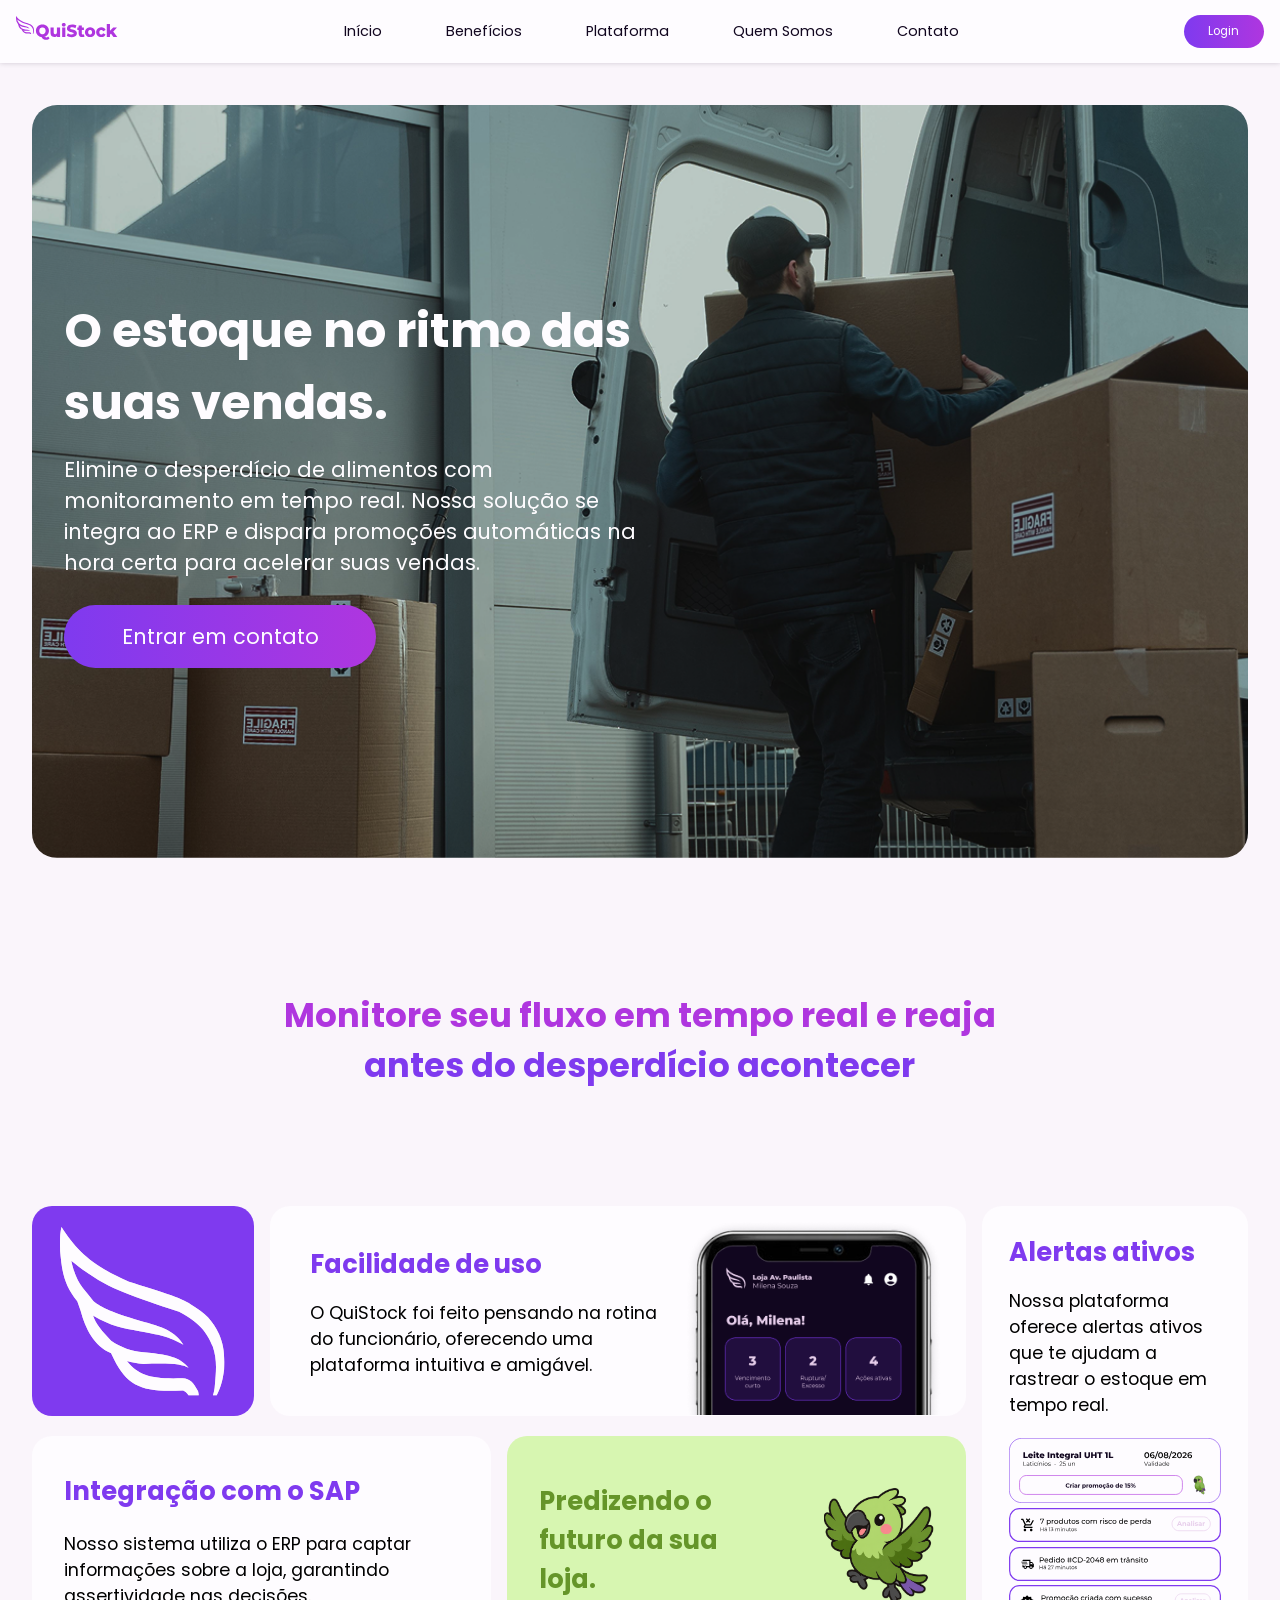
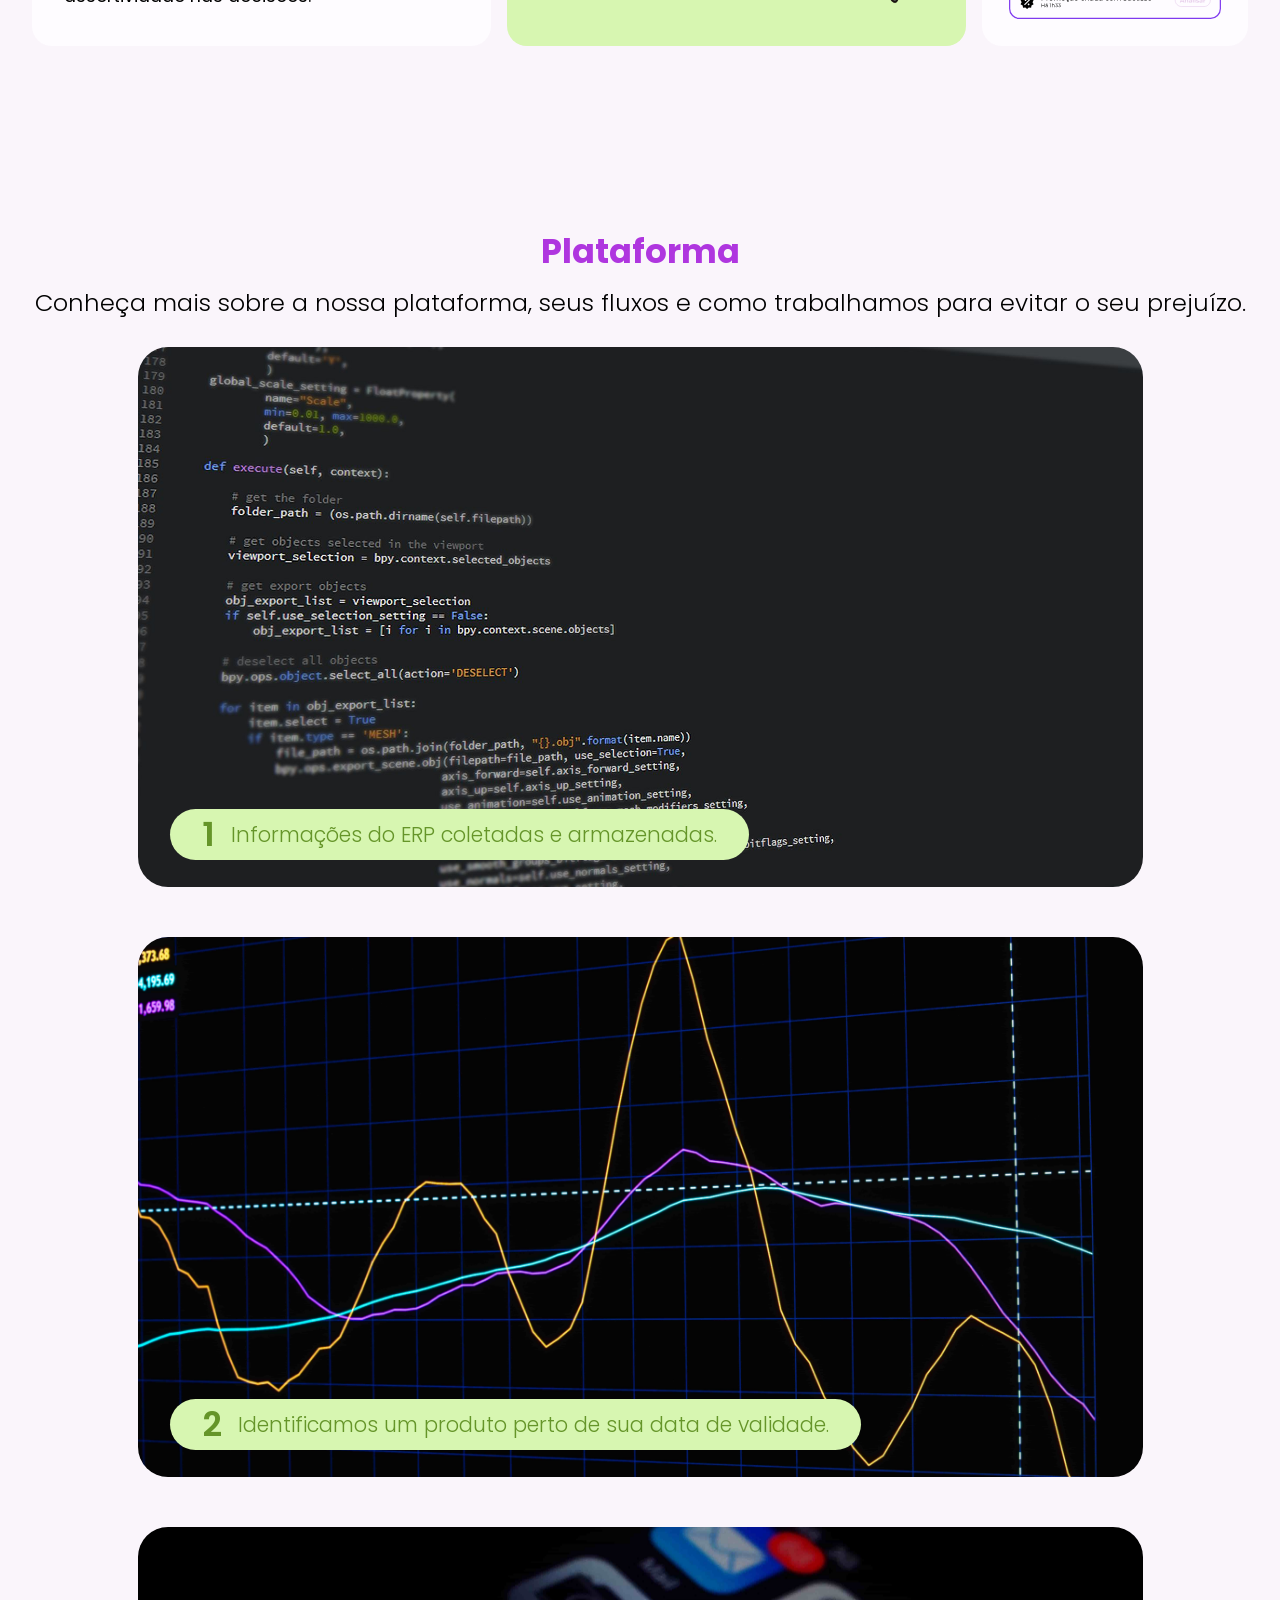
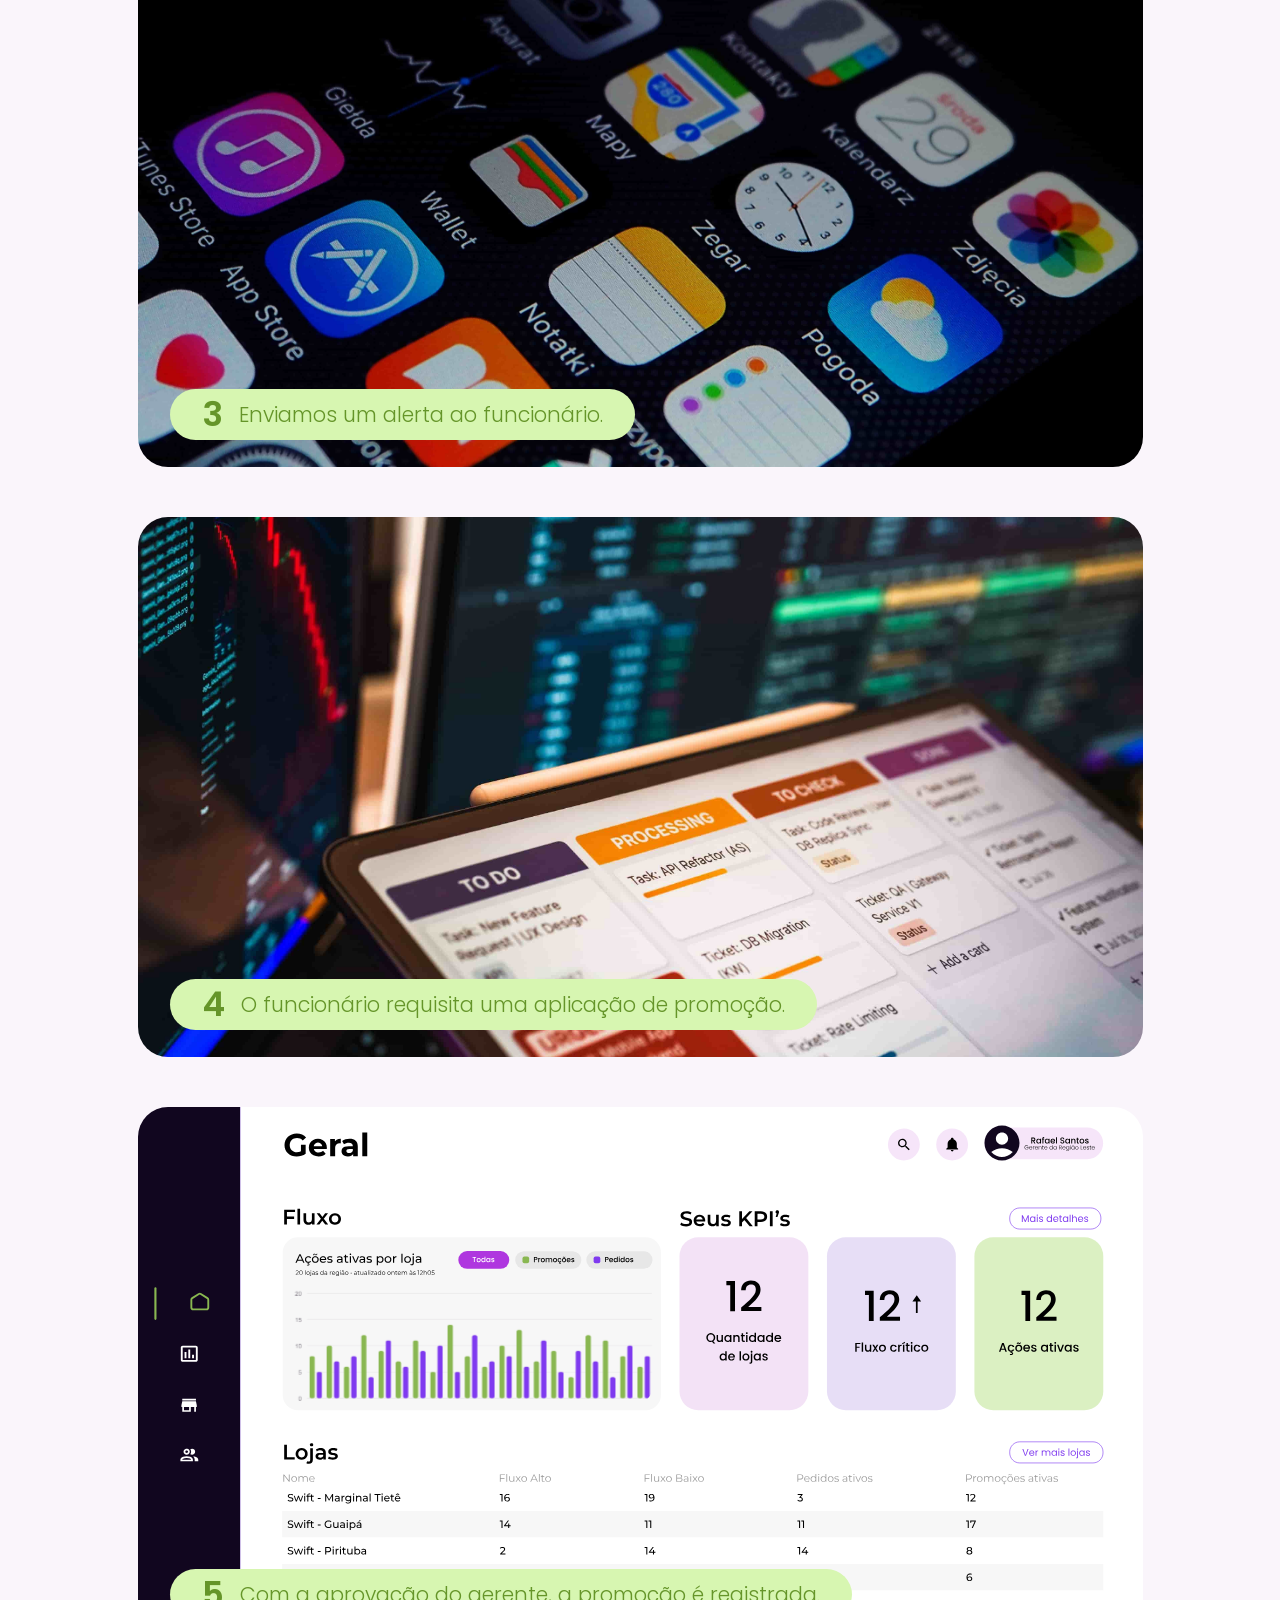
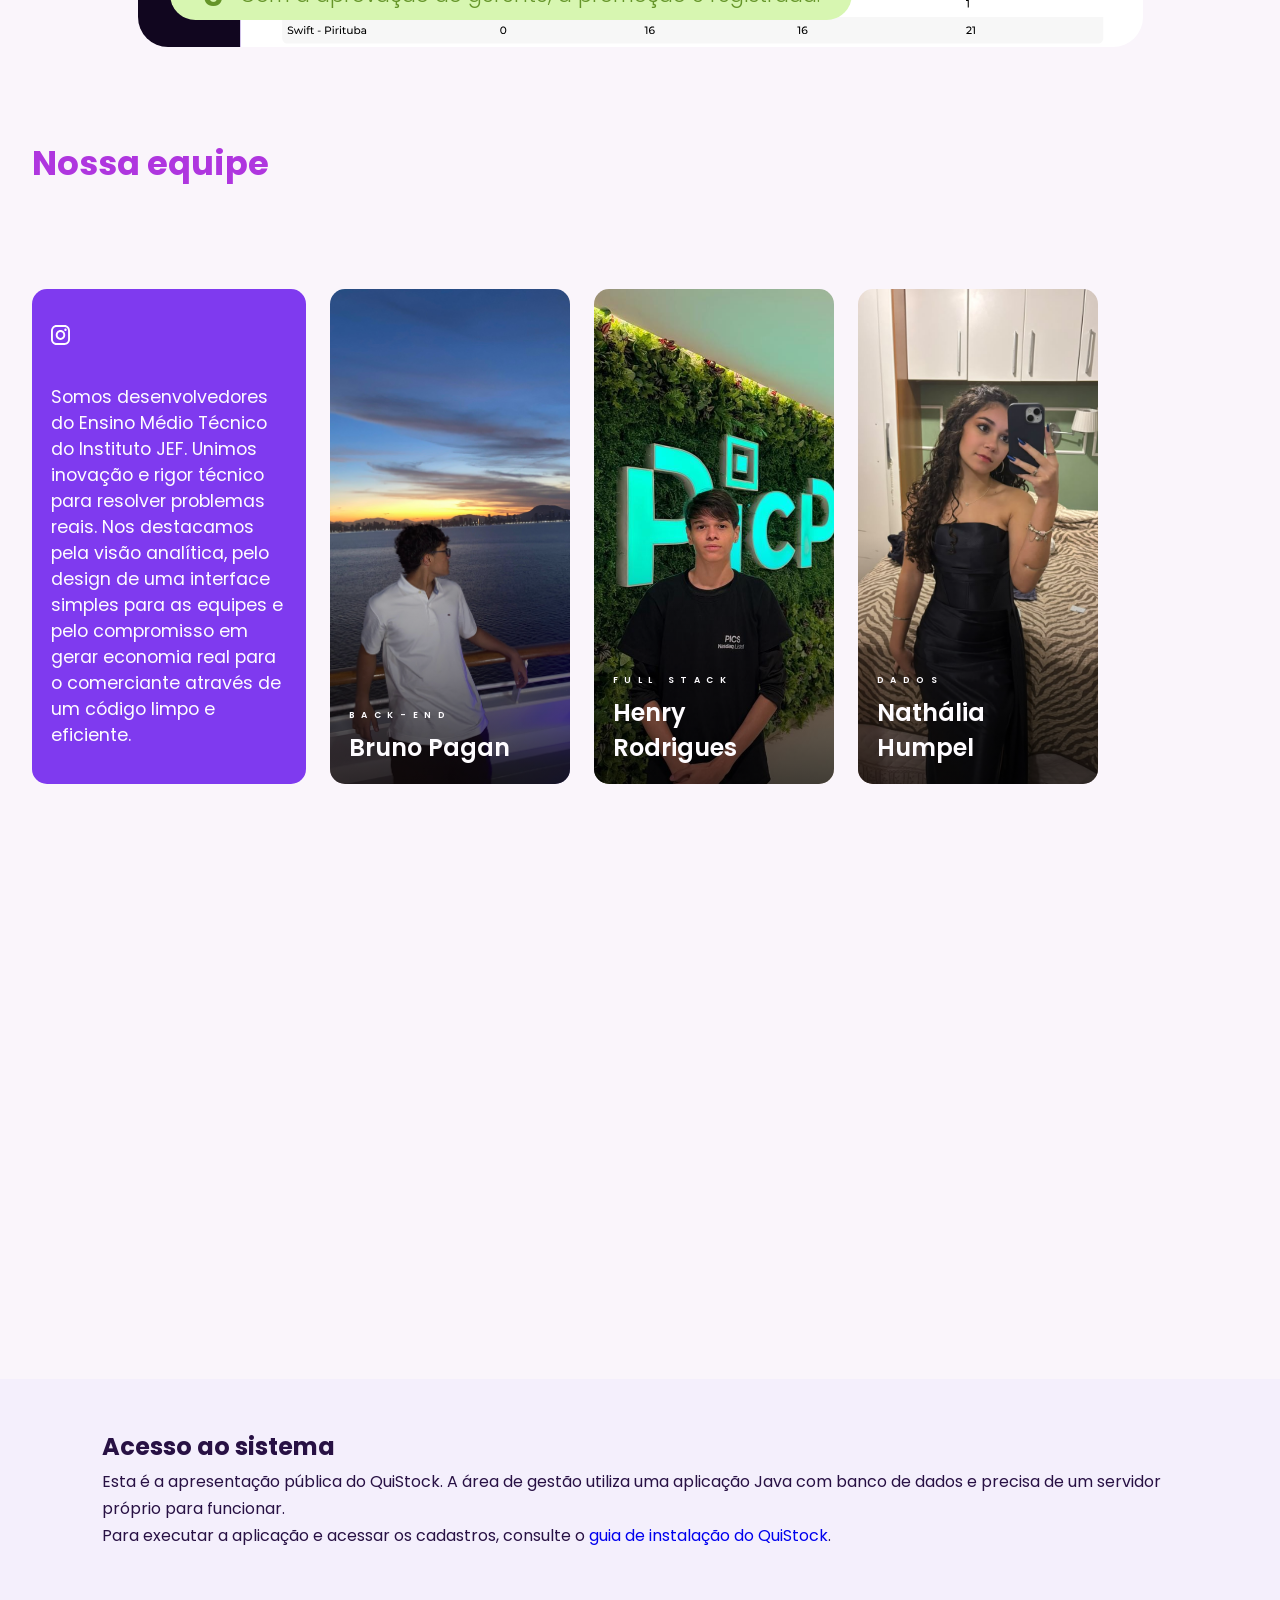
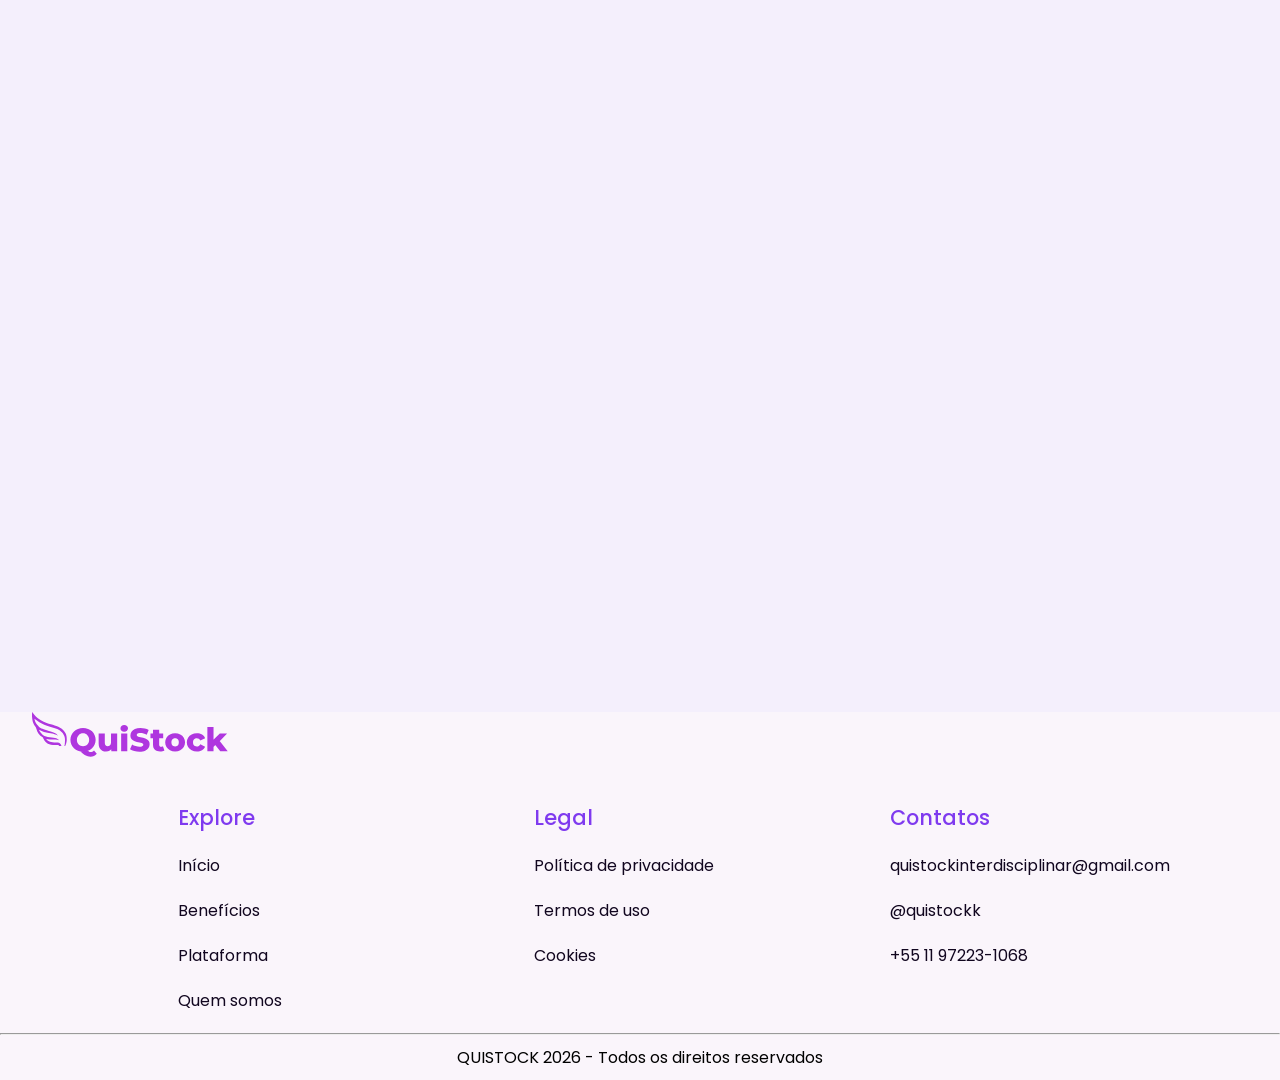
==== index.html @ 481dbc7b "docs: map first-year requirements and publish project landing Document delivery evidence and outstan" ====
<!DOCTYPE html>
<html lang="pt-br">
<head>
    <meta charset="UTF-8">
    <meta name="viewport" content="width=device-width, initial-scale=1.0">
    <link rel="stylesheet" href="src/main/webapp/css/landing.css">
    <link rel="stylesheet" href="src/main/webapp/css/loading.css">
    <title>QuiStock</title>
    <link rel="preconnect" href="https://fonts.googleapis.com">
    <link rel="preconnect" href="https://fonts.gstatic.com" crossorigin>
    <link href="https://fonts.googleapis.com/css2?family=Instrument+Sans:ital,wght@0,400..700;1,400..700&family=Montserrat:ital,wght@0,100..900;1,100..900&family=Poppins:ital,wght@0,100;0,200;0,300;0,400;0,500;0,600;0,700;0,800;0,900;1,100;1,200;1,300;1,400;1,500;1,600;1,700;1,800;1,900&display=swap" rel="stylesheet">
    <link rel="icon" type="image/x-icon" href="src/main/webapp/landing-assets/asa-roxa.svg">
</head>
<body>
    <header>
        <a href="#hero">
            <img src="src/main/webapp/landing-assets/logo.svg" alt="logo">
        </a>
        
        <nav>
            <a href="#hero">Início</a>
            <a href="#beneficios">Benefícios</a>
            <a href="#plataforma">Plataforma</a>
            <a href="#quem-somos">Quem Somos</a>
            <a href="#contato">Contato</a>
        </nav>

        <button type="button" class="cta_button1" onclick="location.href=&quot;#acesso&quot;">
            Login
        </button>
    </header>

    <main>

        <section id="hero">

            <div style="background-image: url(src/main/webapp/landing-assets/imagem-hero.png);">
                <h1>
                    O estoque no ritmo das suas vendas.
                </h1>

                <p>
                    Elimine o desperdício de alimentos com monitoramento em tempo real. Nossa solução se integra ao ERP e dispara promoções automáticas na hora certa para acelerar suas vendas.
                </p>

                <button data-loading-external onclick="window.location.href='mailto:quistockinterdisciplinar@gmail.com';">
                    Entrar em contato
                </button>
            </div>

        </section>

        <section id="beneficios">

            <h1>
                Monitore seu fluxo em tempo real e reaja <span>antes do desperdício acontecer</span>
            </h1>

            <div>

                <div id="box-1" class="box">
                    <img src="src/main/webapp/landing-assets/beneficios-assets/asa-logo.svg" alt="asa-logo">
                </div>

                <div id="box-2" class="box" >
                    
                    <div>
                        <h3>
                            Facilidade de uso
                        </h3>

                        <p>
                            O QuiStock foi feito pensando na rotina do funcionário, oferecendo uma plataforma intuitiva e amigável.
                        </p>
                    </div>

                    <img src="src/main/webapp/landing-assets/beneficios-assets/celular.png" alt="app">

                </div>

                <div id="box-3" class="box">

                    <div>
                        <h3>
                            Alertas ativos
                        </h3>
                        <p>
                            Nossa plataforma oferece alertas ativos que te ajudam a rastrear o estoque em tempo real.
                        </p>
                    </div>

                    <div id="notificacoes">
                        <img src="src/main/webapp/landing-assets/beneficios-assets/produto.svg" alt="produto">
                        <img src="src/main/webapp/landing-assets/beneficios-assets/notif.svg" alt="notificação">
                        <img src="src/main/webapp/landing-assets/beneficios-assets/notif-1.svg" alt="notificação">
                        <img src="src/main/webapp/landing-assets/beneficios-assets/notif-2.svg" alt="notificação">
                    </div>

                </div>

                <div id="box-4" class="box">
                    <h3>
                        Integração com o SAP
                    </h3>
                    <p>Nosso sistema utiliza o ERP para captar informações sobre a loja, garantindo assertividade nas decisões.</p>
                </div>

                <div id="box-5" class="box">
                    <h3>
                        Predizendo o futuro da sua loja.
                    </h3>
                    <img src="src/main/webapp/landing-assets/beneficios-assets/fefo.png" alt="fefo">
                </div>

            </div>

        </section>

        <section id="plataforma">

            <div>
                <h1>
                    Plataforma
                </h1>
                <h3>
                    Conheça mais sobre a nossa plataforma, seus fluxos e como trabalhamos para evitar o seu prejuízo.
                </h3>
            </div>

            <div id = "slide_plataforma">
                <div class="cards_plataforma" id = "c1">
                    <h3><span>1 </span>Informações do ERP coletadas e armazenadas.</h3>
                </div>

                <div class="cards_plataforma" id = "c2">
                    <h3><span>2 </span>Identificamos um produto perto de sua data de validade.</h3>
                </div>

                <div class="cards_plataforma" id = "c3">
                    <h3><span>3 </span>Enviamos um alerta ao funcionário.</h3>
                </div>

                <div class="cards_plataforma" id = "c4">
                    <h3><span>4 </span>O funcionário requisita uma aplicação de promoção.</h3>
                </div>

                <div class="cards_plataforma" id = "c5">
                    <h3><span>5 </span>Com a aprovação do gerente, a promoção é registrada.</h3>
                </div>

            </div>

        </section>

        <section id="quem-somos">

            <h1>
                Nossa equipe
            </h1>

            <div class="container">

                <div class="greeting-card">
                    <a href="https://www.instagram.com/quistockk/" target="_blank">
                        <img src="src/main/webapp/landing-assets/equipe-assets/instagram-branco.svg" alt="Instagram">
                    </a>

                    <p>
                        Somos desenvolvedores do Ensino Médio Técnico do Instituto JEF. Unimos inovação e rigor técnico para resolver problemas reais. Nos destacamos pela visão analítica, pelo design de uma interface simples para as equipes e pelo compromisso em gerar economia real para o comerciante através de um código limpo e eficiente.
                    </p>
                </div>

                <div class="card">

                    <p class="area">
                        BACK-END
                    </p>

                    <p class="nome">
                        Bruno Pagan
                    </p>

                </div>

                <div class="card">

                    <p class="area">
                        FULL STACK
                    </p>

                    <p class="nome">
                        Henry Rodrigues
                    </p>

                </div>

                <div class="card">

                    <p class="area">
                        DADOS
                    </p>

                    <p class="nome">
                        Nathália Humpel
                    </p>

                </div>

                <div class="card">

                    <p class="area">
                        FRONT-END
                    </p>

                    <p class="nome">
                        Pedro Morais
                    </p>

                </div>

                <div class="card">

                    <p class="area">
                        DADOS | FRONT-END
                    </p>

                    <p class="nome">
                        Hikaru Iwashita
                    </p>

                </div>

                <div class="card">

                    <p class="area">
                        DADOS | UX/UI
                    </p>

                    <p class="nome">
                        Beatriz Frisina
                    </p>

                </div>

                <div class="card">
                    <img src="" alt="">

                    <p class="area">
                        DADOS | IA
                    </p>

                    <p class="nome">
                        Enzo Christowam
                    </p>

                </div>

                <div class="card">

                    <p class="area">
                        FRONT MOBILE | UX/UI
                    </p>

                    <p class="nome">
                        Isabella Candido
                    </p>

                </div>

                <div class="card">

                    <p class="area">
                        BACK-END | INFRA
                    </p>

                    <p class="nome">
                        Lucas Kluska
                    </p>

                </div>

                <div class="card">

                    <p class="area">
                        FRONT WEB
                    </p>

                    <p class="nome">
                        Luigi Biondo
                    </p>

                </div>

                <div class="card">

                    <p class="area">
                        BACK-END
                    </p>

                    <p class="nome">
                        Rodrigo Bolgheroni
                    </p>

                </div>

            </div>

        </section>

        <section id="contato">
            <div id = "area_contato">

                <h1>Se interessou?</h1>

                <h3>Entre em contato conosco e obtenha mais informações sobre como todos os procedimentos são feitos.</h3>

                <button class = "cta_button" data-loading-external onclick="window.location.href='mailto:quistockinterdisciplinar@gmail.com';">
                    Entre em contato
                </button>
                
            </div>
        </section>

        <section id="acesso" aria-labelledby="acesso-titulo" style="padding:3rem 8%;background:#f4effc;color:#281144;font-family:Arial,sans-serif;line-height:1.7">
        <h2 id="acesso-titulo">Acesso ao sistema</h2>
        <p>Esta é a apresentação pública do QuiStock. A área de gestão utiliza uma aplicação Java com banco de dados e precisa de um servidor próprio para funcionar.</p>
        <p>Para executar a aplicação e acessar os cadastros, consulte o <a href="https://github.com/QuiStock/back_quistock_primeiro#como-executar">guia de instalação do QuiStock</a>.</p>
    </section>
    </main>

    <footer>

        <div id = "footer_sec">

            <img src="src/main/webapp/landing-assets/logo.svg" alt="">
            
            <div id = "links">

                <nav>

                    <label>Explore</label>
                    <a href="#hero">Início</a>
                    <a href="#beneficios">Benefícios</a>
                    <a href="#plataforma">Plataforma</a>
                    <a href="#quem-somos">Quem somos</a>

                </nav>

                <nav>

                    <label>Legal</label>
                    <a href="#footer_sec">Política de privacidade</a>
                    <a href="#footer_sec">Termos de uso</a>
                    <a href="#footer_sec">Cookies</a>

                </nav>

                <nav id = "a_contatos">

                    <label>Contatos</label>

                    <a href="mailto: quistockinterdisciplinar@gmail.com">quistockinterdisciplinar@gmail.com</a>
                    <a href="https://www.instagram.com/quistockk/">@quistockk</a\>
                    <a href="#footer_sec">+55 11 97223-1068</a>
                    
                </nav>

            </div>

        </div>

        <hr>

        <p id = "quistock_footer">QUISTOCK 2026 - Todos os direitos reservados</p>
    
    </footer>

    <script src="src/main/webapp/script/script.js"></script>
    <script src="src/main/webapp/assets/js/loading.js"></script>
    <script src="src/main/webapp/script/public-loading.js"></script>
</body>
</html>
---- src/main/webapp/css/landing.css ----
:root {
    --branco: #E7CEEB;
    --violeta: #7F3AEF;
    --limao: #89B751;
    --lavana: #AF36DF;
    --petroleo: #11061F;

    /* cores variaveis */
    --limao-claro: #D7F6B1;
    --verde-escuro: #659529;
    --fundo: #FAF5FB;
    --branco2: #FEFCFF;
}

* {
    font-family: "Poppins", sans-serif;
    font-style: normal;
    text-decoration: none;
    margin: 0;
    padding: 0;
}

span{
    color: var(--violeta);
}

html {
    scroll-behavior: smooth;
}

body {
    width: 100%;
    background-color: var(--fundo);
    overflow-x: hidden;
}

header {
    display: flex;
    flex-direction: row;
    justify-content: space-between;
    align-items: center;
    padding: min(.5rem, 1%) min(1rem, 10%);
    height: 7vh;

    background-color: var(--branco2);
    box-shadow: 0 0 5px #11061F30;

    position: fixed;

    width: 100%;
    box-sizing: border-box;

    z-index: 1000;

    img {
        width: clamp(2rem, 8vw, 100rem);
        cursor: pointer;
    }

    nav {
        display: flex;
        flex-direction: row;
        gap: clamp(3rem, 5vw, 10rem);

        a {
            font-size: clamp(.5rem, .5vw + .5rem, 1rem);
            position: relative;
            color: var(--petroleo);
        }

        a::after {
            content: "";
            position: absolute;

            width: 0;
            height: 2px;
            
            left: 0;
            bottom: -2px;
            border-radius: 10px;

            background: var(--violeta);

            transition: 300ms;
        }

        a:hover {
            color: var(--violeta);
        }

        a:hover::after {
            width: 100%;
        }
    }
}

main {
    padding-top: 7vh;
}

main section {
    min-height: calc(100dvh - 7vh);
    scroll-margin-top: 7vh;
}

header button {
    position: relative;
    overflow: hidden;
    z-index: 1;
    width: 5rem;
    padding: min(.5rem, 10%);
    font-size: clamp(.2rem, .3vw + .5rem, 1rem);
    color: var(--branco2);
    background: linear-gradient(to right, var(--violeta), var(--lavana));
    border: none;
    border-radius: 25px;
    cursor: pointer;
    transition: 300ms ease-in-out;
}

header button::before {
    content: "";
    position: absolute;
    top: 0;
    left: 0;
    z-index: -1;
    width: 100%;
    height: 100%;
    background: linear-gradient(to left, var(--violeta), var(--lavana));
    border-radius: inherit;
    opacity: 0;
    transition: opacity 500ms ease-in-out;
}

header .cta_button1:hover::before {
    opacity: 1;
}

header button:hover {
    transform: scale(1.01);
}

header button:active {
    transform: scale(0.99);
}

#hero {
    padding: 0 min(2rem, 10%);
    display: flex;
    flex-direction: column;
    justify-content: center;
    height: calc(100vh - 7vh);
    height: calc(100dvh - 7vh);

    div {
        height: 90%;
        border-radius: 25px;

        display: flex;
        flex-direction: column;
        justify-content: center;
        align-items: flex-start;
        gap: 2%;

        background-repeat: no-repeat;
        background-size: cover;

        padding: 0 min(2rem, 10%);

        h1, p {
            width: 50%;
            color: var(--branco2);
        }

        h1 {
            font-size: clamp(2rem, 2.5vw + 1rem, 10rem);
            opacity: 0;
            translate: 0 70px;
            transition: 700ms;
        }

        p {
            font-size: clamp(1rem, 1vw + .5rem, 2rem);
            opacity: 0;
            translate: 0 70px;
            transition: 700ms;
            transition-delay: 200ms;
        }
        
        button{
            position: relative;
            overflow: hidden;
            z-index: 1;
            width: fit-content;
            margin-top: 1%;
            padding: min(1rem, 5%) min(4rem, 5%);
            font-size: clamp(.5rem, 1.5vw + .8rem, 1.3rem);
            color: var(--branco2);
            background: linear-gradient(to right, var(--violeta), var(--lavana));
            border: none;
            border-radius: 50px;
            cursor: pointer;
            opacity: 0;
            translate: 0 70px;
            transition: 500ms;
            transition-delay: translate 400ms opacity 400ms;
        }

        button::before {
            content: "";
            position: absolute;
            top: 0;
            left: 0;
            z-index: -1;
            width: 100%;
            height: 100%;
            background: linear-gradient(to left, var(--violeta), var(--lavana));
            border-radius: inherit;
            opacity: 0;
            transition: opacity 200ms ease-in-out;
        }

        button:hover::before {
            opacity: 1;
        }

        button:hover {
            transform: scale(1.01);
        }

        button:active {
            transform: scale(0.99);
        }

    }
}

/* animacao do scroll no hero */
#hero.show {
    opacity: 1;
    transform: 0 0;
}

#hero h1.show {
    opacity: 1;
    translate: 0 0;
}

#hero p.show {
    opacity: 1;
    translate: 0 0;
}

#hero button.show {
    opacity: 1;
    translate: 0 0;
}

/* seção de benefícios */
#beneficios {
    padding: 0 min(2rem, 10%);

    display: flex;
    flex-direction: column;
    justify-content: space-evenly;
    align-items: center;
    margin-bottom: 10vh;

    h1 {
        font-size: clamp(.75rem, 2vw + .5rem, 5rem);
        text-align: center;
        color: var(--lavana);
        margin-bottom: 1.5rem;
        width: 65%;
        text-align: center;
    }

    div {
        display: grid;
        grid-template-columns: 17rem 17rem 17rem 17rem 20vw;
        grid-template-rows: 13rem 13rem;
        grid-template-areas:
        "box-1 box-2 box-2 box-2 box-3"
        "box-4 box-4 box-5 box-5 box-3";
        gap: 5% 1%;

        .box {
            border-radius: 20px;

            opacity: 0;
            translate: 0 70px;
            transition: 700ms;

            h3 {
                color: var(--violeta);
                font-size: clamp(1rem, 1vw + .8rem, 3rem);
            }

            p {
                font-size: clamp(1rem, .75vw + .5rem, 2rem);
            }
        }

        #box-2, #box-3, #box-4 {
            background-color: var(--branco2);
        }

        #box-1 {
            background-color: var(--violeta);
            grid-area: box-1;

            display: flex;
            flex-direction: row;
            justify-content: center;
            align-items: center;

            transition-delay: 200ms;
        }

        #box-2 {
            grid-area: box-2;

            display: flex;
            flex-direction: row;
            justify-content: space-evenly;
            align-items: center;

            padding: 0 min(1rem, 5%) 0 min(2.5rem, 10%);

            transition-delay: 400ms;

            div {
                display: flex;
                flex-direction: column;
                gap: 1rem;
            }

            img {
                width: 273px;
            }
        }

        #box-3 {
            grid-area: box-3;

            display: flex;
            flex-direction: column;
            justify-content: space-between;

            padding: min(2.5rem, 10%);

            transition-delay: 600ms;

            div:nth-child(1) {
                display: flex;
                flex-direction: column;
                gap: 1rem;

                h3 {
                    text-align: start;
                }
            }

            div:nth-child(2) {
                display: flex;
                flex-direction: column;
                gap: .3rem;
                align-content: center;
                width: 80%;
            }

            div:nth-child(2) img {
                width: 125%;
            }
        }

        #box-4 {
            grid-area: box-4;

            display: flex;
            flex-direction: column;
            justify-content: center;

            padding: 0 min(2rem, 10%);

            transition-delay: 200ms;
        }

        #box-5 {
            background-color: var(--limao-claro);
            grid-area: box-5;

            display: flex;
            flex-direction: row;
            justify-content: space-evenly;
            align-items: center;
            gap: 3.5rem;

            padding: 0 min(2rem, 10%);

            transition-delay: 400ms;

            h3 {
                width: 60%;
                color: var(--verde-escuro);
            }

            img {
                width: 28%;
            }
        }
    }
}

/* animacao do scroll de beneficios */
#beneficios h1.show {
    opacity: 1;
    translate: 0 0;
}

#beneficios #box-1.show {
    opacity: 1;
    translate: 0 0;
}
#beneficios #box-2.show {
    opacity: 1;
    translate: 0 0;
}

#beneficios #box-3.show {
    opacity: 1;
    translate: 0 0;
}

#beneficios #box-4.show {
    opacity: 1;
    translate: 0 0;
}

#beneficios #box-5.show {
    opacity: 1;
    translate: 0 0;
}

/* seção da plataforma */
#plataforma{
    padding: 0 min(2rem, 10%);
    position: relative;
    display: flex;
    flex-direction: column;
    justify-content: space-evenly;
    align-items: center;
    scroll-margin-top: 10vh;

    h1{
        font-size: clamp(.75rem, 2vw + .5rem, 5rem);
        text-align: center;
        color: var(--lavana);
        margin-bottom: .5rem;
    }

    h3{
        font-weight: 300;
        font-size: 1.5rem;
        margin-bottom: 3vh;
    }
}

#slide_plataforma{
    display: flex;
    flex-direction: column;
    gap: 50px;
    width: 100%;
    align-items: center;
}

.cards_plataforma{
    position: sticky;
    top: 50px;
    width: 80%;
    height: 60vh;
    color: white;
    border-radius: 30px;
    background-color: var(--violeta);
    padding-left: 2rem;

    display: flex;
    flex-direction: column;
    justify-content: flex-end;
    align-items: start;

    will-change: transform;

    h3 {
        display: flex;
        flex-direction: row;
        align-items: center;
        gap: 1rem;
        margin-bottom: 3vh !important;
        background-color: var(--limao-claro);
        border-radius: 50px;
        padding: 0 min(2rem, 20%);
        color: var(--verde-escuro);
        font-size: clamp(.5rem, 1vw + .5rem, 2rem) !important;
    }

    span{
        font-size: clamp(1rem, .8vw + 1.5rem, 2.5rem );
        font-weight: 600;
        color: var(--verde-escuro);
    }

}

.cards_plataforma:nth-child(1) {
    top: 100px;
    background-image: url("../landing-assets/plataforma-assets/1.jpg");
    background-position: 50% 30%;
    background-repeat: no-repeat;
    background-size: cover;
    opacity: 0;
    translate: 0 70px;
    transition: opacity 300ms, translate 300ms;
}

.cards_plataforma:nth-child(1).show {
    opacity: 1;
    translate: 0 0;
}

.cards_plataforma:nth-child(2) {
    top: 150px;
    background-image: url("../landing-assets/plataforma-assets/2.jpg");
    background-position: 50% 30%;
    background-repeat: no-repeat;
    background-size: cover;
}

.cards_plataforma:nth-child(3) {
    top: 200px;
    background-image: url("../landing-assets/plataforma-assets/3.jpg");
    background-position: 50% 30%;
    background-repeat: no-repeat;
    background-size: cover;
}

.cards_plataforma:nth-child(4) {
    top: 250px;
    background-image: url("../landing-assets/plataforma-assets/4.jpg");
    background-position: 50% 25%;
    background-repeat: no-repeat;
    background-size: cover;
}

.cards_plataforma:nth-child(5) {
    top: 300px;
    background-image: url("../landing-assets/plataforma-assets/Group\ 106\ -5.svg");
    background-position: 50% 45%;
    background-repeat: no-repeat;
    background-size: cover;
}

#quem-somos {
    padding: 0 min(2rem, 10%);

    display: flex;
    flex-direction: column;
    justify-content: space-evenly;

    h1 {
        font-size: clamp(2rem, 2vw + .5rem, 5rem);
        text-align: left;
        color: var(--lavana);

        opacity: 0;
        translate: 0 70px;
        transition: 700ms;
    }

    p{
        font-size: clamp(.5rem, .5vw + 1rem, 1.1rem);
    }

    .container {
        display: flex;
        flex-direction: row;
        gap: 1.5rem;
        overflow-x: auto;
        overflow-y: hidden;
        width: 100%;
        padding: min(.5rem, 2%) 0;
    }

    .container::-webkit-scrollbar {
        width: 16px;
    }

    .container::-webkit-scrollbar-track {
        background: rgba(0, 0, 0, 0);
    }

    .container::-webkit-scrollbar-thumb {
        background: var(--limao-claro);
        border-radius: 50px;

        border: 5px solid transparent;
        background-clip: padding-box; 
        display: none;
    }

    .greeting-card, .card {
        box-sizing: border-box;
        height: 55vh;
        width: 15em;
        flex-shrink: 0;
        background-color: #d9d9d9;
        border-radius: 15px;
        padding: min(1.2rem, 5%);
    }

    .greeting-card {
        display: flex;
        flex-direction: column;
        justify-content: space-around;

        font-size: clamp(1rem, .8vw + .5rem, 3rem);

        background-color: var(--violeta);
        color: var(--branco2);

        opacity: 0;
        translate: 0 70px;
        transition: 700ms;

        img {
            width: clamp(1rem, 1.5vw, 3rem);
            transition: transform 200ms;
        }

        img:hover {
            transform: scale(1.05);
        }

        img:active {
            transform: scale(.9);
        }
    }

    .card {
        display: flex;
        flex-direction: column;
        justify-content: flex-end;
        gap: .5rem;
        position: relative;

        opacity: 0;
        translate: 0 70px;
        transition: 700ms;

        .area, .nome {
            color: var(--branco2);
            position: relative;
            z-index: 100;
        }

        .area {
            font-size: clamp(.55rem, .2vw + .2rem, 10rem);
            letter-spacing: .41rem;
            font-weight: 600;
        }

        .nome {
            font-size: clamp(1.5rem, .8vw + .75rem, 10rem);
            font-weight: 550;
        }
    }

    .card::after {
        content: "";
        position: absolute;
        top: 0;
        left: 0;
        width: 100%;
        height: 100%;
        border-radius: 15px;
        background: linear-gradient(
            to top,
            #000,
            transparent,
            transparent
        );
        opacity: .7;
        z-index: 1;
    }

    .card:nth-child(2) {
        background-image: url('../landing-assets/equipe-assets/bruno.jpeg');
        background-position: center;
        background-size: cover;
        background-repeat: no-repeat;
        transition-delay: 100ms;
    }

    .card:nth-child(3) {
        background-image: url('../landing-assets/equipe-assets/henry.jpeg');
        background-position: 20% 50%;
        background-size: 200%;
        background-repeat: no-repeat;
        transition-delay: 200ms;
    }

    .card:nth-child(4) {
        background-image: url('../landing-assets/equipe-assets/nathalia.jpeg');
        background-position: center;
        background-size: cover;
        background-repeat: no-repeat;
        transition-delay: 300ms;
    }

    .card:nth-child(5) {
        background-image: url('../landing-assets/equipe-assets/morais.jpeg');
        background-position: center;
        background-size: cover;
        background-repeat: no-repeat;
        transition-delay: 400ms;
    }

    .card:nth-child(6) {
        background-image: url('../landing-assets/equipe-assets/hikaru.jpeg');
        background-position: center;
        background-size: cover;
        background-repeat: no-repeat;
    }

    .card:nth-child(7) {
        background-image: url('../landing-assets/equipe-assets/beatriz.jpeg');
        background-position: center;
        background-size: cover;
        background-repeat: no-repeat;
    }

    .card:nth-child(8) {
        background-image: url('../landing-assets/equipe-assets/enzo-chris.jpeg');
        background-position: center;
        background-size: cover;
        background-repeat: no-repeat;
    }

    .card:nth-child(9) {
        background-image: url('../landing-assets/equipe-assets/isabella.jpeg');
        background-position: center;
        background-size: cover;
        background-repeat: no-repeat;
    }

    .card:nth-child(10) {
        background-image: url('../landing-assets/equipe-assets/kluska.jpeg');
        background-position: center;
        background-size: cover;
        background-repeat: no-repeat;
    }

    .card:nth-child(11) {
        background-image: url('../landing-assets/equipe-assets/luigi.jpeg');
        background-position: center;
        background-size: cover;
        background-repeat: no-repeat;
    }

    .card:nth-child(12) {
        background-image: url('../landing-assets/equipe-assets/rodrigo.png');
        background-position: center;
        background-size: cover;
        background-repeat: no-repeat;
    }
}

/* animação do scroll de equipe*/
#quem-somos h1.show {
    opacity: 1;
    translate: 0 0;
}

#quem-somos .greeting-card.show {
    opacity: 1;
    translate: 0 0;
}

#quem-somos .card.show {
    opacity: 1;
    translate: 0 0;
}
#contato.show{
    opacity: 1;
    translate: 0 0;
}

#contato{
    margin-bottom: 5vh;
    display: flex;
    min-height: auto;
    padding-bottom: 8vh;
    opacity: 0;
    translate: 0 70px;
    transition: 700ms;
    justify-self: center;

    #area_contato{
        display: flex;
        flex-direction: column;
        width: 95vw;
        height: 50vh;
        border-radius: 30px;
        background-color: var(--limao-claro);
        justify-content: center;
        align-items: center;
    }
    h1{
        font-size: 3rem;
        margin-bottom: 1rem;
        color: var(--verde-escuro);
    }
    h3{
        color: var(--petroleo);
        width: 50%;
        font-weight: 300;
        font-size: 1.5rem;
        text-align: center;
    }
    button{
        margin-top: 3rem;
    }
}

.cta_button {
    position: relative;
    overflow: hidden;
    z-index: 1;
    width: fit-content;
    margin-top: 1%;
    padding: min(1rem, 5%) min(4rem, 5%);
    font-size: clamp(.5rem, 1.5vw + .8rem, 1.3rem);
    color: var(--branco2);
    background: linear-gradient(to right, var(--violeta), var(--lavana));
    border: none;
    border-radius: 50px;
    cursor: pointer;
    transition: 300ms ease-in-out;
}

.cta_button::before {
    content: "";
    position: absolute;
    top: 0;
    left: 0;
    z-index: -1;
    width: 100%;
    height: 100%;
    background: linear-gradient(to left, var(--violeta), var(--lavana));
    border-radius: inherit;
    opacity: 0;
    transition: opacity 200ms ease-in-out;
}

.cta_button:hover::before {
    opacity: 1;
}

.cta_button:hover {
    transform: scale(1.01);
}

.cta_button:active {
    transform: scale(0.99);
}

footer{

    #footer_sec{
        display: flex;
        align-items: start;
        justify-content: center;
        flex-direction: column;
        padding: 0 min(2rem, 10%);
        padding-bottom: 20px;
    }

    #footer_sec img{
        margin-bottom: 5vh;
    }

    a{
        text-decoration: none;
        color: var(--petroleo);
    }

    a:hover{
        text-decoration: underline;
    }

    label{
        color: var(--violeta);
        font-size: clamp(1rem, 1vw + .5rem, 1.8rem);;
        font-weight: 500;
    }

    #links{
        display: grid;
        box-sizing: content-box;
        padding: 0;
        padding-left: 12%;
        grid-template-columns: repeat(3, 20vw);
        gap: 100px;
        justify-content: center;
    }

    nav{
        display: flex;
        flex-direction: column;
        gap: 20px;
        align-items: start;
    }

    p{
        margin-top:10px;
        margin-bottom: 10px;
    };
}

#quistock_footer{
    display: flex;
    justify-content: center;
}
/*
::-webkit-scrollbar {
    width: 16px;
}

::-webkit-scrollbar-track {
    background: #00000000;
}

::-webkit-scrollbar-thumb {
 +
   background: var(--pink);
    border-radius: 50px;

    border: 5px solid transparent;
    background-clip: padding-box; 
}

::-webkit-scrollbar-thumb:hover {
    background: #e65889;
    
    border: 5px solid transparent;
    background-clip: padding-box; 
}

::-webkit-scrollbar-thumb:active {
    background: var(--pink);
    
    border: 5px solid transparent;
    background-clip: padding-box; 
}
*/

/* responsividade */
@media (max-width: 7680px) {
    #hero div {
        background-position: 50% 60%;
    }

    #beneficios div {
        grid-template-columns: 1fr 1fr 1fr 1fr 1.2fr;
        grid-template-rows: minmax(13rem, auto) minmax(13rem, auto);
        gap: 1.25rem 1rem;
    }

    #contato {
        padding: 0 min(2rem, 10%);
    }
}

@media (max-width: 992px) {
    header {
        padding: 0.5rem 1.5rem;
    }

    header img {
        width: 12vw;
    }

    header nav {
        gap: clamp(1rem, 3vw, 2.5rem);
    }

    header nav a {
        font-size: clamp(.2rem, 1vw + .75rem, 1.2rem);
    }

    #hero div {
        background-size: cover;
        background-position: center;
        padding: 4rem 3rem;
        justify-content: flex-end;
        height: 80vh;
    }

    #hero h1 {
        font-size: clamp(1.6rem, 6vw, 10rem) !important;
    }

    #hero p {
        font-size: clamp(1.6rem, 1vw + .5rem, 2.4rem) !important;
    }

    #hero div h1,
    #hero div p {
        width: 75%;
    }

    #hero button {
        font-size: clamp(1.6rem, 2vw + .5rem, 2.4rem);
    }

    #beneficios h1 {
        width: 80%;
        align-self: center;
        font-size: clamp(2rem, 2vw + 1rem, 5rem);
    }

    #beneficios div {
        grid-template-columns: 1fr 1fr;
        grid-template-areas:
            "box-1 box-2"
            "box-4 box-5"
            "box-3 box-3";
        gap: 1.25rem;
    }

    .box {
        padding: .2rem 0;
    }

    #beneficios div #box-2 img {
        width: 35%;
        max-width: 180px;
    }

    #beneficios div #box-1 img {
        width: 35%;
        max-width: 120px;
    }

    #beneficios div #box-3 {
        flex-direction: row;
        align-items: center;
        justify-content: space-between;
        padding: 1.5rem 2rem;
    }

    #beneficios div #box-3 div {
        align-items: flex-start;
        text-align: left;
        width: 60%;
    }

    #beneficios div #box-3 img {
        width: 30%;
        max-width: 160px;
    }

    #plataforma {
        gap: 5vh;
    }

    #plataforma h1 {
        font-size: clamp(1rem, 3vw + 1rem, 5rem);
    }

    #plataforma > div:first-child > h3 {
        margin-bottom: .5rem !important;
        text-align: center;
    }

    #quem-somos {
        min-height: calc(100dvh - 85px);
        display: flex;
        flex-direction: column;
        justify-content: space-evenly;
    }

    #quem-somos .container {
        height: 70vh !important;
        box-sizing: border-box;
    }

    .greeting-card, .card {
        box-sizing: border-box !important;
        width: 18rem !important;
        min-width: 18rem !important;
        max-width: 18rem !important;
        height: 95% !important;
        flex-shrink: 0 !important;
        padding: 1.5rem !important;
    }

    .greeting-card {
        display: flex;
        flex-direction: column;
        justify-content: space-between !important;
    }

    .greeting-card a {
        display: inline-flex;
        width: fit-content;
        flex-shrink: 0;
    }

    .greeting-card img {
        width: 2rem !important;
        height: 2rem !important;
        margin: 0 !important;
    }

    .greeting-card p {
        font-size: 1.05rem !important;
        line-height: 1.55 !important;
        margin: 0 !important;
    }

    #contato #area_contato {
        width: 100%;
        box-sizing: border-box;
    }

    #contato h3 {
        width: 75%;
    }

    footer #links {
        padding-left: 0;
        gap: 40px;
        grid-template-columns: repeat(3, 1fr);
        width: 100%;
        box-sizing: border-box;
    }

    #plataforma .cards_plataforma {
        width: 85%;
    }

    img {
        max-width: 100%;
        height: auto;
    }
}

@media (max-width: 768px) {
    header {
        height: auto;
        min-height: 7vh;
        padding: 0.6rem 1rem;
        flex-wrap: wrap;
        gap: 0.5rem;
    }

    header img {
        width: clamp(70px, 18vw, 110px);
    }

    header nav {
        order: 3;
        width: 100%;
        justify-content: space-between;
        gap: 0.5rem;
        overflow-x: auto;
        -webkit-overflow-scrolling: touch;
        padding: 0.3rem 0;
    }

    header nav a {
        font-size: 0.8rem;
        white-space: nowrap;
    }

    header .cta_button1 {
        width: auto;
        padding: 0.4rem 1rem;
        font-size: 0.8rem;
    }

    main {
        padding-top: 85px;
    }

    main section {
        scroll-margin-top: 85px;
    }

    #hero {
        height: calc(100vh - 85px);
        height: calc(100dvh - 85px);
        padding: 1rem;
        display: flex;
        flex-direction: column;
        justify-content: center;
        align-items: center;
        box-sizing: border-box;
    }

    #hero div {
        width: 100%;
        height: 100%;
        border-radius: 25px;
        padding: 2rem clamp(1.25rem, 4vw, 2rem);
        gap: 1.2rem;
        background-size: cover;
        background-position: center;
        background-repeat: no-repeat;
        display: flex;
        flex-direction: column;
        justify-content: center;
        align-items: flex-start;
        box-sizing: border-box;
    }

    #hero div h1,
    #hero div p {
        width: 100%;
    }

    #hero div h1 {
        font-size: clamp(1.6rem, 5.5vw, 2.4rem);
    }

    #hero div p {
        font-size: clamp(0.9rem, 2.5vw, 1.05rem);
        line-height: 1.5;
    }

    #hero div button {
        font-size: 0.95rem;
        padding: 0.75rem 1.8rem;
    }

    #beneficios {
        padding: 0 1rem;
        margin-bottom: 6vh;
    }

    #beneficios h1 {
        font-size: clamp(1.2rem, 4.5vw, 1.8rem);
        margin-bottom: 1.5rem;
    }

    #beneficios div {
        display: flex;
        flex-direction: column;
        gap: 1rem;
    }

    #beneficios div .box {
        padding: 1.5rem !important;
    }

    #beneficios div #box-1 {
        min-height: 120px;
    }

    #beneficios div #box-1 img {
        max-width: 140px;
    }

    #beneficios div #box-2 {
        flex-direction: column;
        text-align: center;
        gap: 1rem;
    }

    #beneficios div #box-2 img {
        width: 180px;
        max-width: 65%;
    }

    #beneficios div #box-3 {
        flex-direction: column;
        text-align: center;
        gap: 1rem;
    }

    #beneficios div #box-3 div {
        align-items: center;
        text-align: center;
        width: 100%;
    }

    #beneficios div #box-3 img {
        width: 180px;
        max-width: 65%;
    }

    #beneficios div #box-4 {
        text-align: center;
    }

    #beneficios div #box-5 {
        flex-direction: row;
        justify-content: space-between;
        align-items: center;
        gap: 1rem;
    }

    #beneficios div #box-5 h3 {
        width: 70%;
        font-size: 1.1rem;
    }

    #beneficios div #box-5 img {
        width: 25%;
        max-width: 75px;
    }

    #plataforma {
        padding: 0 1rem;
    }

    #plataforma h1 {
        font-size: clamp(1.8rem, 5vw, 2.5rem);
    }

    #plataforma > div:first-child > h3 {
        font-size: 1.1rem;
        margin-bottom: 6vh;
        text-align: center;
    }

    .cards_plataforma {
        width: 88%;
        border-radius: 20px;
        padding-left: 1.25rem;
        padding-right: 1.25rem;
        box-sizing: border-box;
    }

    .cards_plataforma h3 {
        padding: 0.5rem 1.25rem;
        font-size: clamp(0.95rem, 3.5vw, 1.25rem);
        margin-bottom: 3vh !important;
        max-width: 100%;
        box-sizing: border-box;
    }

    .cards_plataforma span {
        font-size: 1.6rem;
    }

    #quem-somos {
        padding: 0 1rem;
        min-height: calc(100dvh - 85px);
        display: flex;
        flex-direction: column;
        justify-content: space-evenly;
        margin-bottom: 4vh;
    }

    #quem-somos h1 {
        font-size: clamp(1.8rem, 5vw, 2.5rem);
    }

    #quem-somos .container {
        height: 70vh !important;
        padding: 0.5rem 0 1rem;
        -webkit-overflow-scrolling: touch;
        box-sizing: border-box;
    }

    #quem-somos .greeting-card,
    #quem-somos .card {
        box-sizing: border-box !important;
        width: 18rem !important;
        min-width: 18rem !important;
        max-width: 18rem !important;
        height: 95% !important;
        flex-shrink: 0 !important;
        padding: 1.5rem !important;
    }

    #quem-somos .greeting-card {
        display: flex;
        flex-direction: column;
        justify-content: space-between !important;
    }

    #quem-somos .greeting-card a {
        display: inline-flex;
        width: fit-content;
        flex-shrink: 0;
    }

    #quem-somos .greeting-card img {
        width: 2rem !important;
        height: 2rem !important;
        margin: 0 !important;
    }

    #quem-somos .greeting-card p {
        font-size: 1.05rem !important;
        line-height: 1.55 !important;
        margin: 0 !important;
    }

    #quem-somos .card img:not([src]),
    #quem-somos .card img[src=""] {
        display: none;
    }

    #contato {
        padding: 0 1rem 6vh;
    }

    #contato #area_contato {
        width: 100%;
        height: auto;
        min-height: 320px;
        padding: 2.5rem 1.25rem;
        box-sizing: border-box;
    }

    #contato h1 {
        font-size: clamp(1.8rem, 5vw, 2.4rem);
    }

    #contato h3 {
        width: 95%;
        font-size: 1.05rem;
    }

    #contato button {
        margin-top: 2rem;
    }

    footer #footer_sec {
        padding: 0 1rem 20px;
    }

    footer #footer_sec img {
        max-width: 120px;
    }

    footer #links {
        display: flex;
        flex-direction: column;
        gap: 25px;
        padding-left: 0;
    }

    footer a {
        word-break: break-word;
        overflow-wrap: anywhere;
    }

    #quistock_footer {
        padding: 1rem;
        font-size: 0.85rem;
    }
}

@media (max-width: 480px) {
    header button {
        font-size: .6rem !important;
    }

    header nav a {
        font-size: .7rem;
    }

    #hero {
        padding: 0.75rem 0.75rem 2.5rem;
    }

    #hero div {
        height: 85vh;
        min-height: 400px;
        padding: 1.8rem 1.5rem;

        background-position: 60% 50%;

        justify-content: flex-end;
    }

    #hero div p {
        font-size: clamp(.5rem, 1vw + .75rem, 2rem) !important;
    }

    #hero div h1 {
        font-size: clamp(1rem, 3vw + 1rem, 3rem) !important;
    }

    #beneficios h1 {
        font-size: clamp(1rem, 1vw + 1rem, 2rem);
    }

    #beneficios div #box-5 {
        flex-direction: column;
        text-align: center;
    }

    #beneficios div #box-5 img {
        width: 65px;
    }

    #beneficios div #box-5 h3 {
        width: 100%;
    }

    #plataforma > div:first-child > h3 {
        margin-bottom: .5rem;
    }

    .cards_plataforma {
        width: 90%;
        padding-left: 1rem;
        padding-right: 1rem;
    }

    .cards_plataforma h3 {
        padding: 0.4rem 1rem;
        font-size: 0.95rem;
        margin-bottom: 2vh !important;
    }

    .cards_plataforma span {
        font-size: 1.35rem;
    }

    #quem-somos .container {
        height: 75vh !important;
        box-sizing: border-box;
    }

    .greeting-card, .card {
        box-sizing: border-box !important;
        width: 18rem !important;
        min-width: 18rem !important;
        max-width: 18rem !important;
        height: 95% !important;
        flex-shrink: 0 !important;
        padding: 1.5rem !important;
    }

    .greeting-card {
        display: flex;
        flex-direction: column;
        justify-content: space-between !important;
    }

    .greeting-card a {
        display: inline-flex;
        width: fit-content;
        flex-shrink: 0;
    }

    .greeting-card img {
        width: 2rem !important;
        height: 2rem !important;
        margin: 0 !important;
    }

    .greeting-card p {
        font-size: 1rem !important;
        line-height: 1.5 !important;
        margin: 0 !important;
    }

    #contato button {
        font-size: 1rem;
    }

    footer {
        height: calc(100dvh - 90px);
    }
}
---- src/main/webapp/css/loading.css ----
.loading {
    position: fixed;
    inset: 0;
    z-index: 9999;
    display: flex;
    align-items: center;
    justify-content: center;
    background-color: rgba(241, 223, 246, 0.82);
}

.loading.hidden {
    display: none;
}

.chaotic-orbit {
    --uib-size: 25px;
    --uib-speed: 1.5s;
    position: relative;
    display: flex;
    align-items: center;
    justify-content: center;
    height: var(--uib-size);
    width: var(--uib-size);
    animation: rotate936 calc(var(--uib-speed) * 1.667) infinite linear;
}

.chaotic-orbit::before,
.chaotic-orbit::after {
    content: '';
    position: absolute;
    height: 60%;
    width: 60%;
    border-radius: 50%;
    background-color: #AF36DF;
    will-change: transform;
    flex-shrink: 0;
}

.chaotic-orbit::before {
    animation: orbit var(--uib-speed) linear infinite;
}

.chaotic-orbit::after {
    background-color: #89B751;
    animation: orbit var(--uib-speed) linear calc(var(--uib-speed) / -2) infinite;
}

@keyframes rotate936 {
    0% { transform: rotate(0deg); }
    100% { transform: rotate(360deg); }
}

@keyframes orbit {
    0% { transform: translate(calc(var(--uib-size) * 0.5)) scale(0.73684); opacity: 0.65; }
    5% { transform: translate(calc(var(--uib-size) * 0.4)) scale(0.684208); opacity: 0.58; }
    10% { transform: translate(calc(var(--uib-size) * 0.3)) scale(0.631576); opacity: 0.51; }
    15% { transform: translate(calc(var(--uib-size) * 0.2)) scale(0.578944); opacity: 0.44; }
    20% { transform: translate(calc(var(--uib-size) * 0.1)) scale(0.526312); opacity: 0.37; }
    25% { transform: translate(0%) scale(0.47368); opacity: 0.3; }
    30% { transform: translate(calc(var(--uib-size) * -0.1)) scale(0.526312); opacity: 0.37; }
    35% { transform: translate(calc(var(--uib-size) * -0.2)) scale(0.578944); opacity: 0.44; }
    40% { transform: translate(calc(var(--uib-size) * -0.3)) scale(0.631576); opacity: 0.51; }
    45% { transform: translate(calc(var(--uib-size) * -0.4)) scale(0.684208); opacity: 0.58; }
    50% { transform: translate(calc(var(--uib-size) * -0.5)) scale(0.73684); opacity: 0.65; }
    55% { transform: translate(calc(var(--uib-size) * -0.4)) scale(0.789472); opacity: 0.72; }
    60% { transform: translate(calc(var(--uib-size) * -0.3)) scale(0.842104); opacity: 0.79; }
    65% { transform: translate(calc(var(--uib-size) * -0.2)) scale(0.894736); opacity: 0.86; }
    70% { transform: translate(calc(var(--uib-size) * -0.1)) scale(0.947368); opacity: 0.93; }
    75% { transform: translate(0%) scale(1); opacity: 1; }
    80% { transform: translate(calc(var(--uib-size) * 0.1)) scale(0.947368); opacity: 0.93; }
    85% { transform: translate(calc(var(--uib-size) * 0.2)) scale(0.894736); opacity: 0.86; }
    90% { transform: translate(calc(var(--uib-size) * 0.3)) scale(0.842104); opacity: 0.79; }
    95% { transform: translate(calc(var(--uib-size) * 0.4)) scale(0.789472); opacity: 0.72; }
    100% { transform: translate(calc(var(--uib-size) * 0.5)) scale(0.73684); opacity: 0.65; }
}
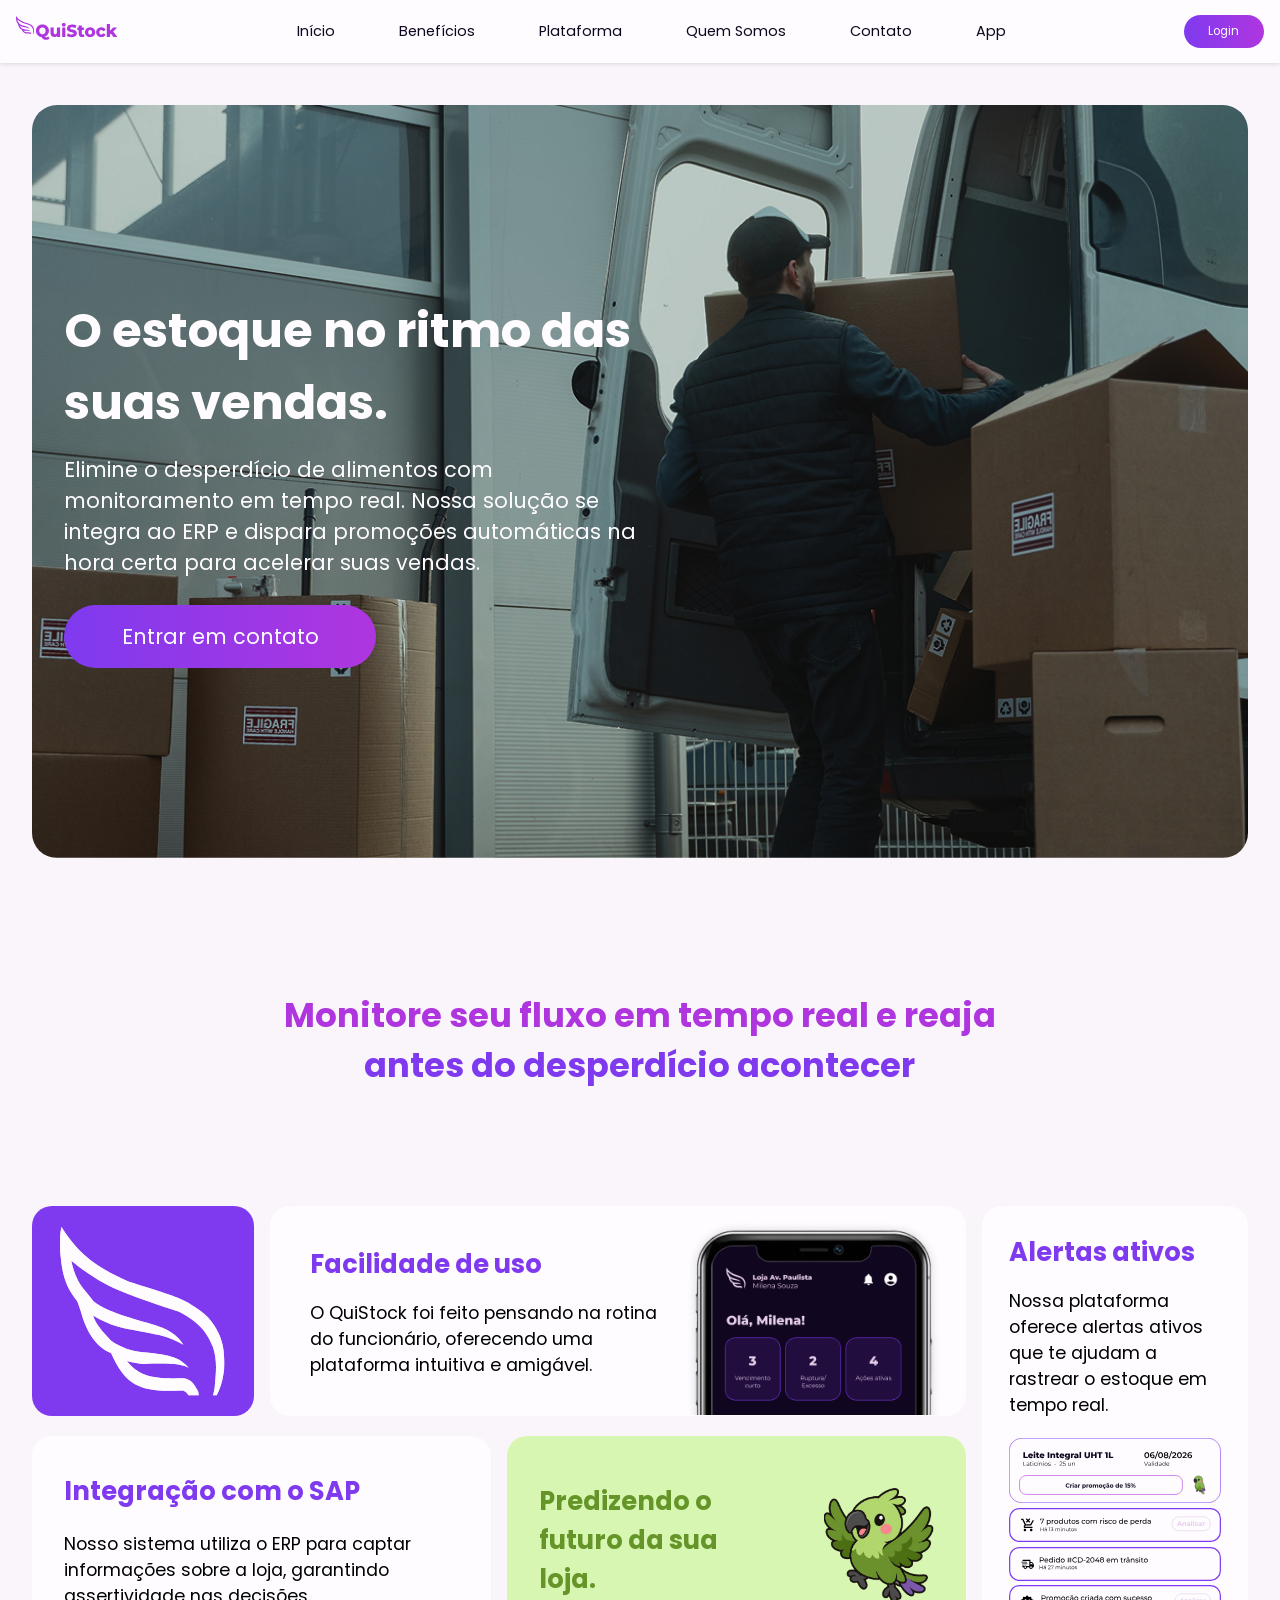
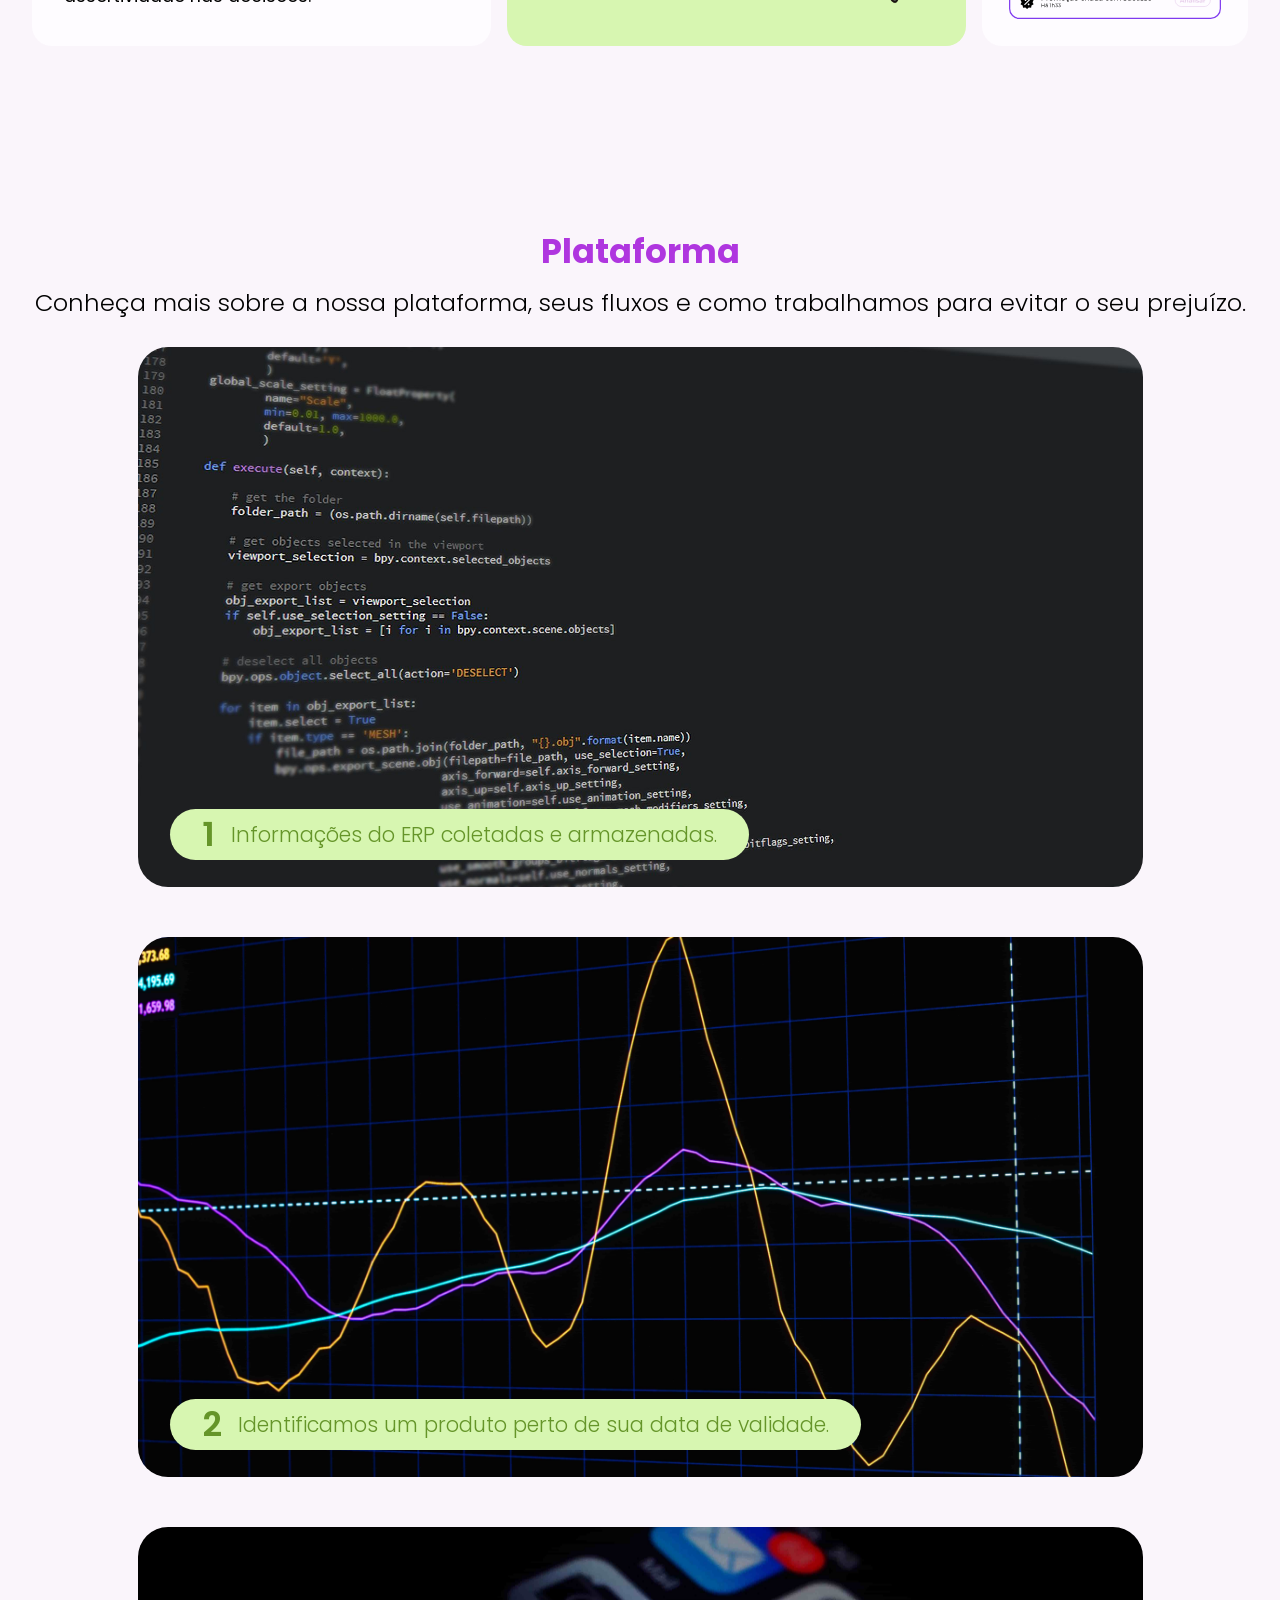
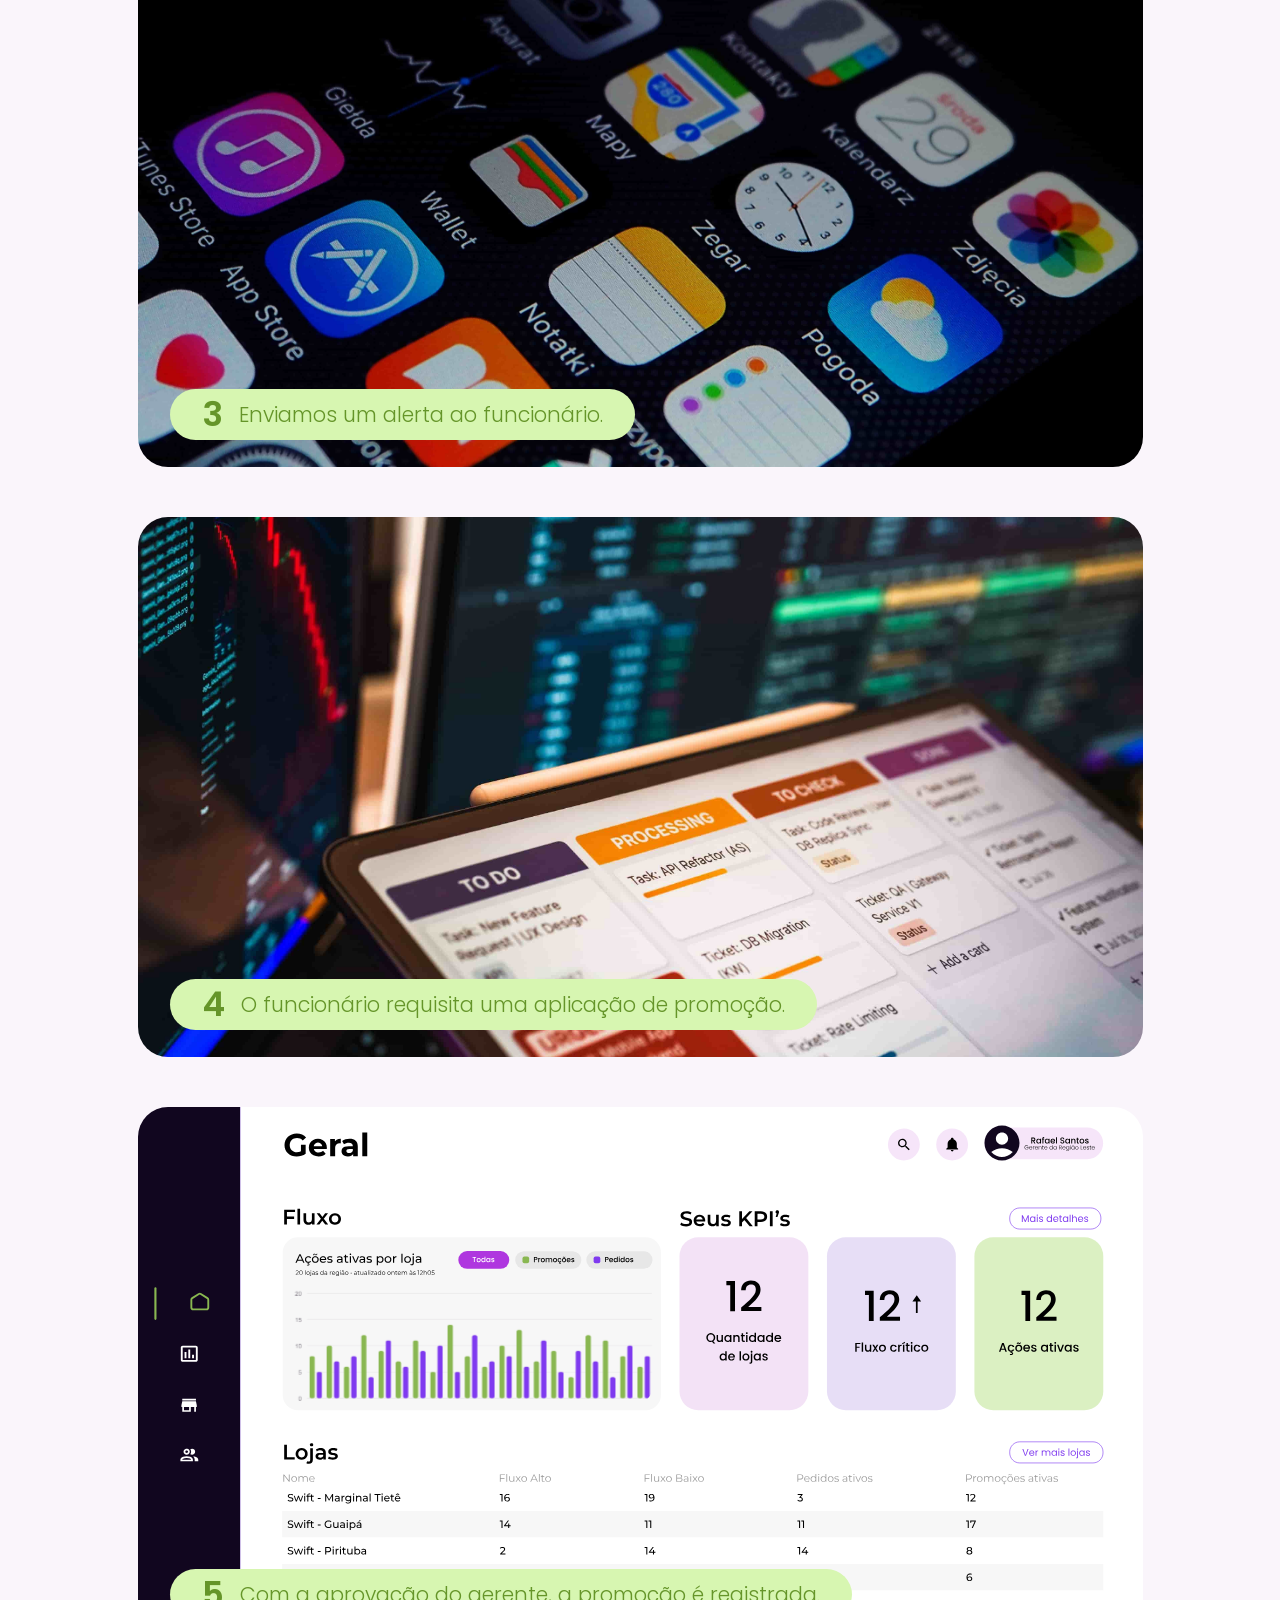
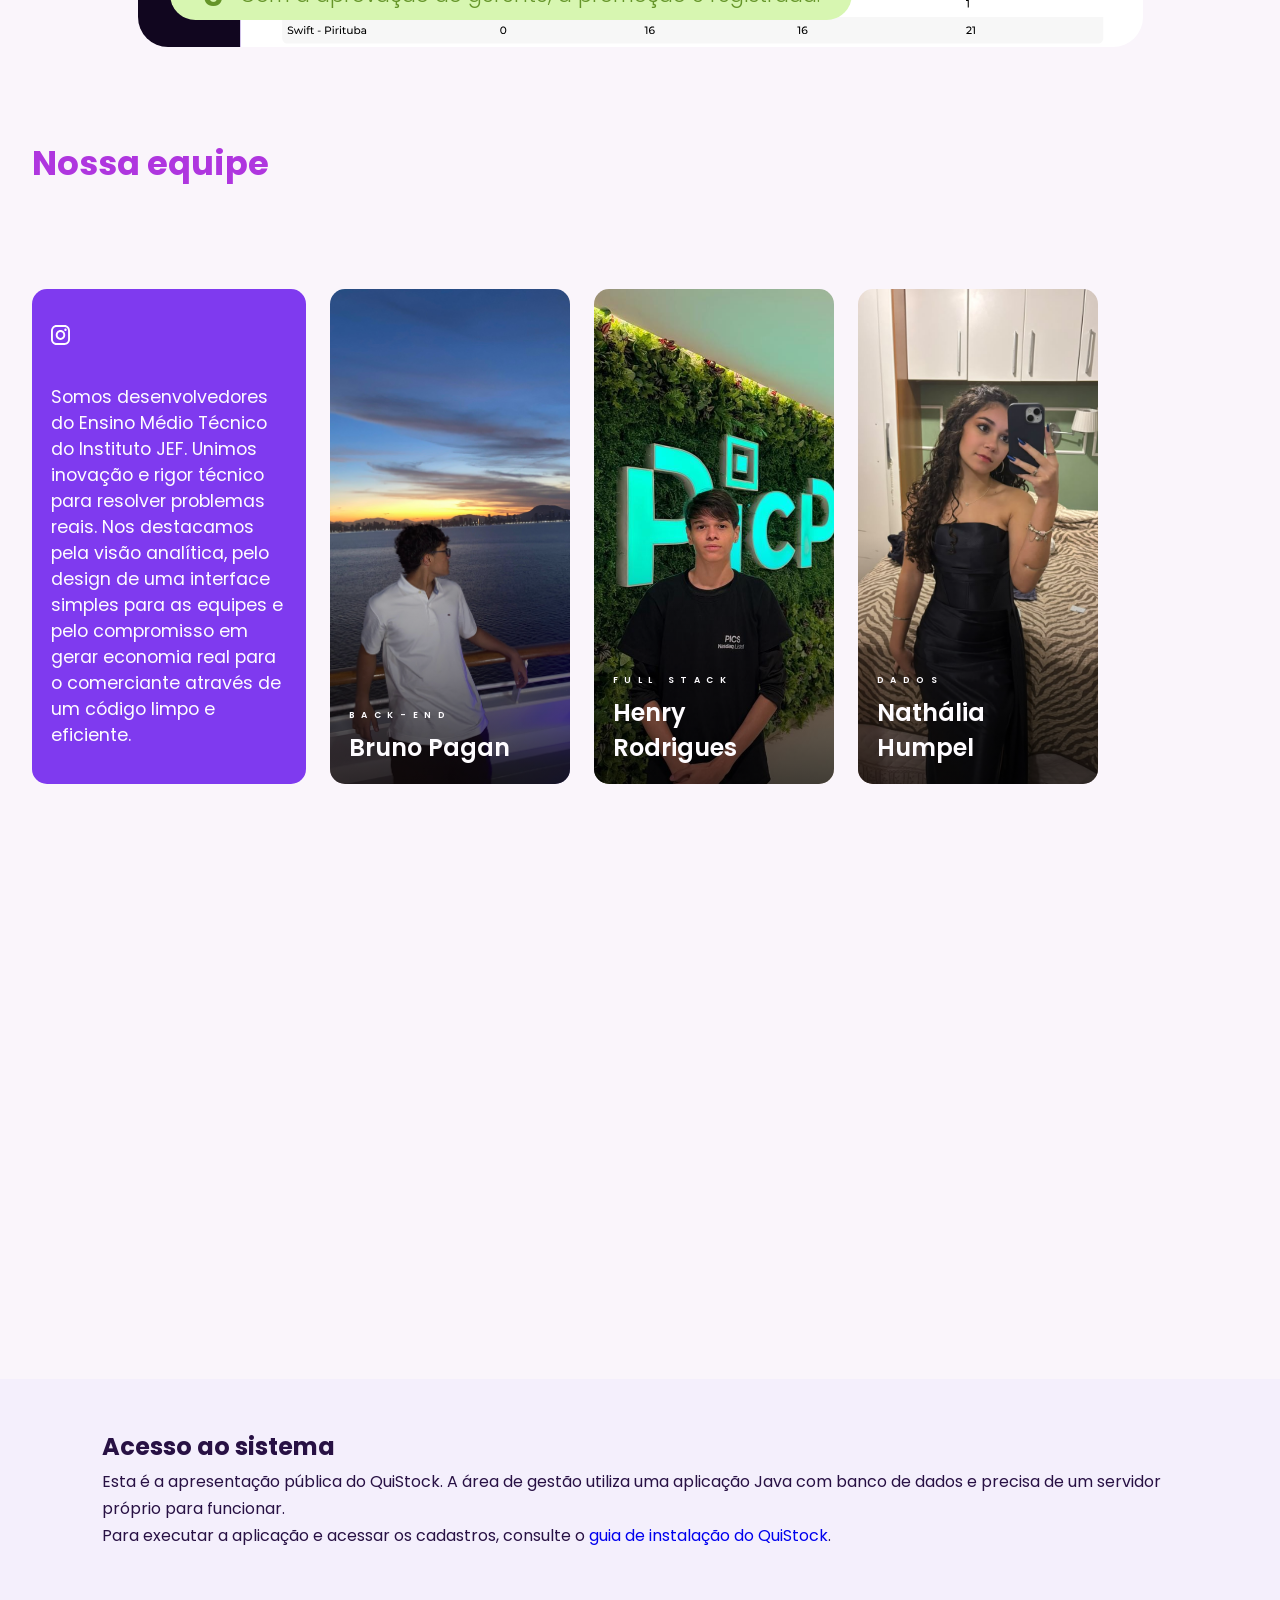
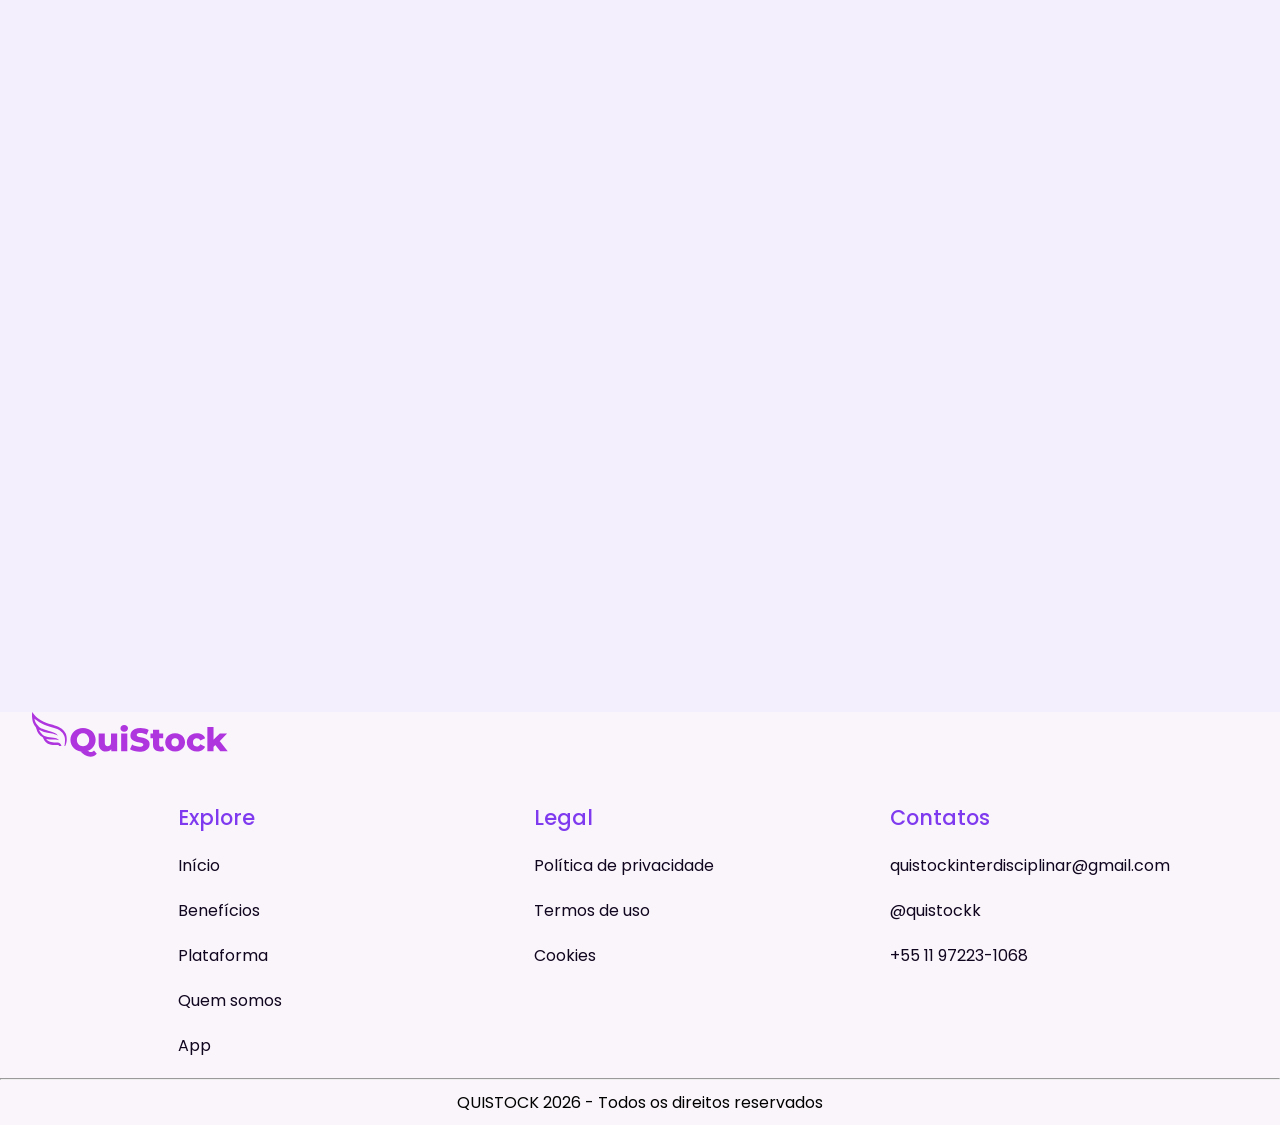
==== commit bbd61e96: "refactor: Sale and Order creates feat: Second Year Website in the header, footer and button from lan" ====
--- a/index.html
+++ b/index.html
@@ -23,6 +23,7 @@
             <a href="#plataforma">Plataforma</a>
             <a href="#quem-somos">Quem Somos</a>
             <a href="#contato">Contato</a>
+            <a href="#contato">App</a>
         </nav>
 
         <button type="button" class="cta_button1" onclick="location.href=&quot;#acesso&quot;">
@@ -312,10 +313,10 @@
 
                 <h1>Se interessou?</h1>
 
-                <h3>Entre em contato conosco e obtenha mais informações sobre como todos os procedimentos são feitos.</h3>
-
-                <button class = "cta_button" data-loading-external onclick="window.location.href='mailto:quistockinterdisciplinar@gmail.com';">
-                    Entre em contato
+                <h3>Tenha mais praticidade na gestão do seu estoque. Acesse o QuiStock e comece agora.</h3>
+
+                <button class = "cta_button" data-loading-external onclick="window.location.href='https://quistock.onrender.com/login';">
+                    Obtenha o app
                 </button>
                 
             </div>
@@ -343,6 +344,7 @@
                     <a href="#beneficios">Benefícios</a>
                     <a href="#plataforma">Plataforma</a>
                     <a href="#quem-somos">Quem somos</a>
+                    <a href="https://quistock.onrender.com/login">App</a>
 
                 </nav>
 
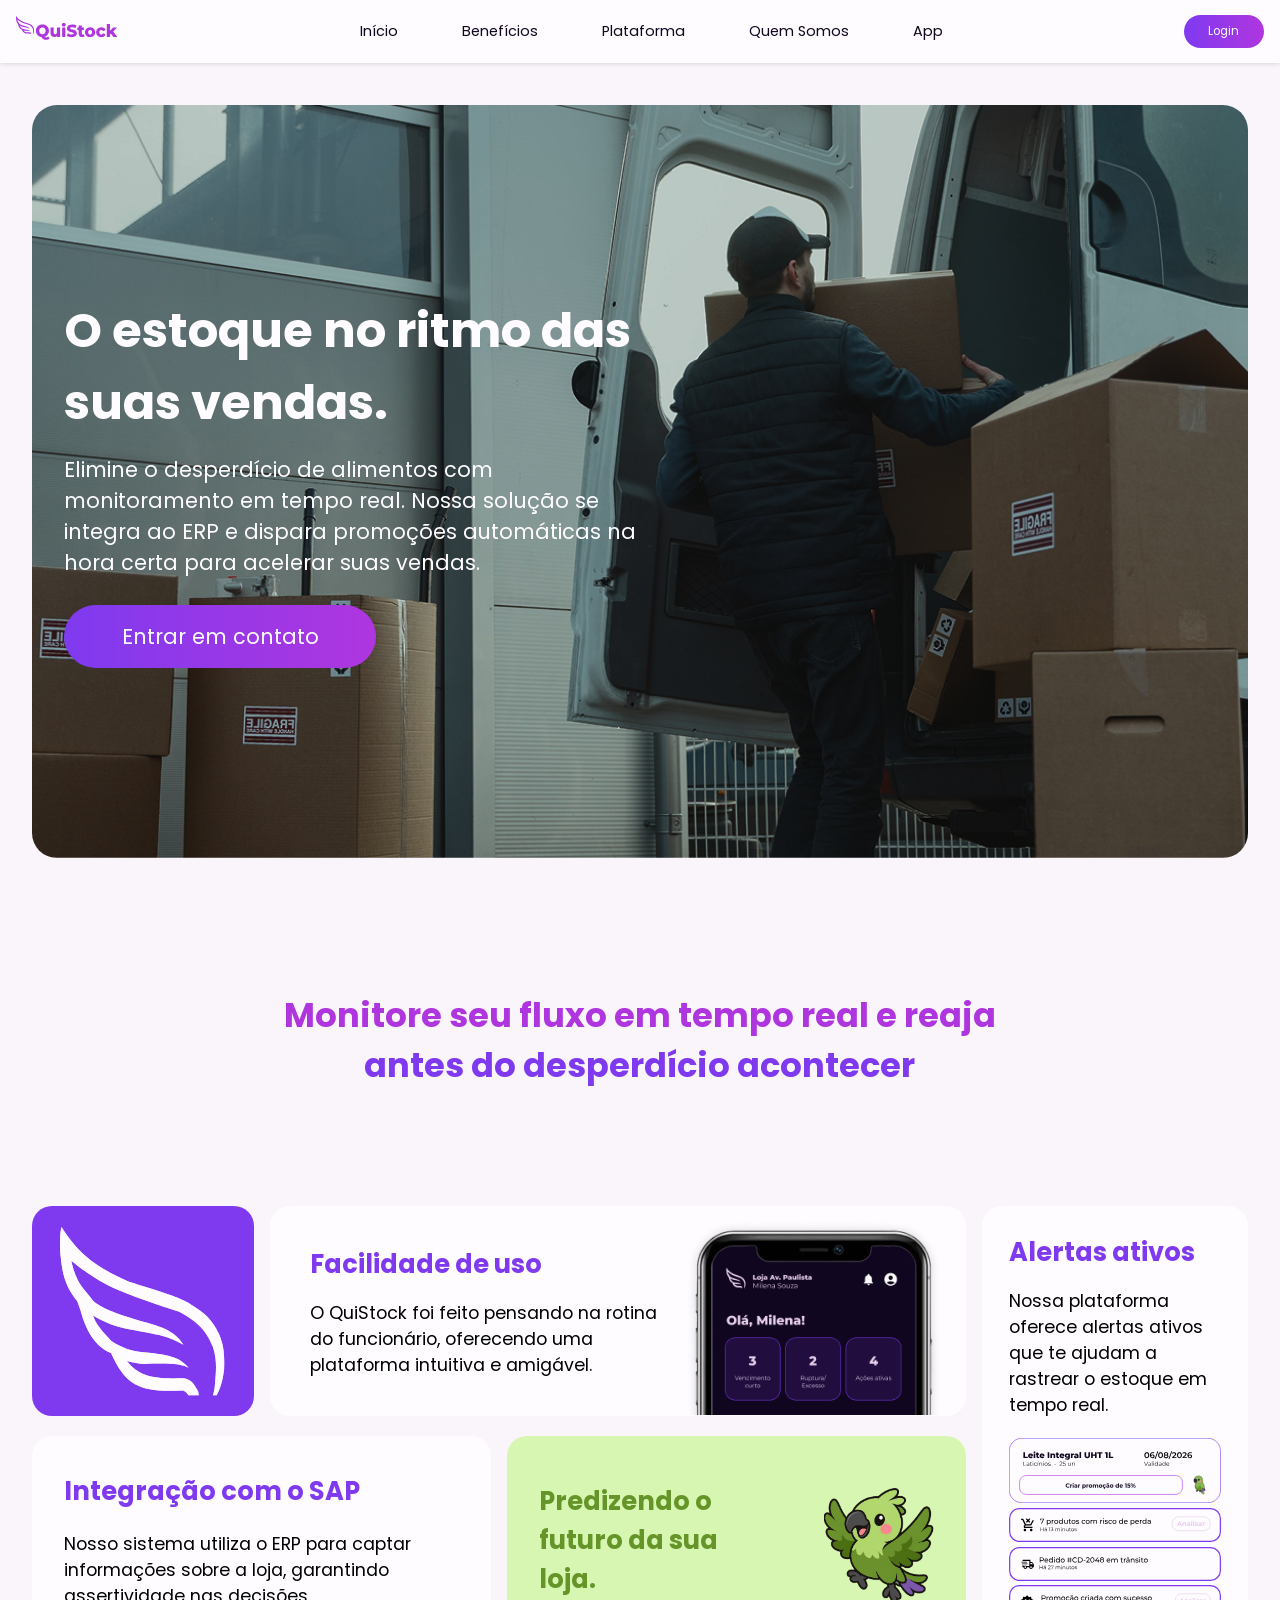
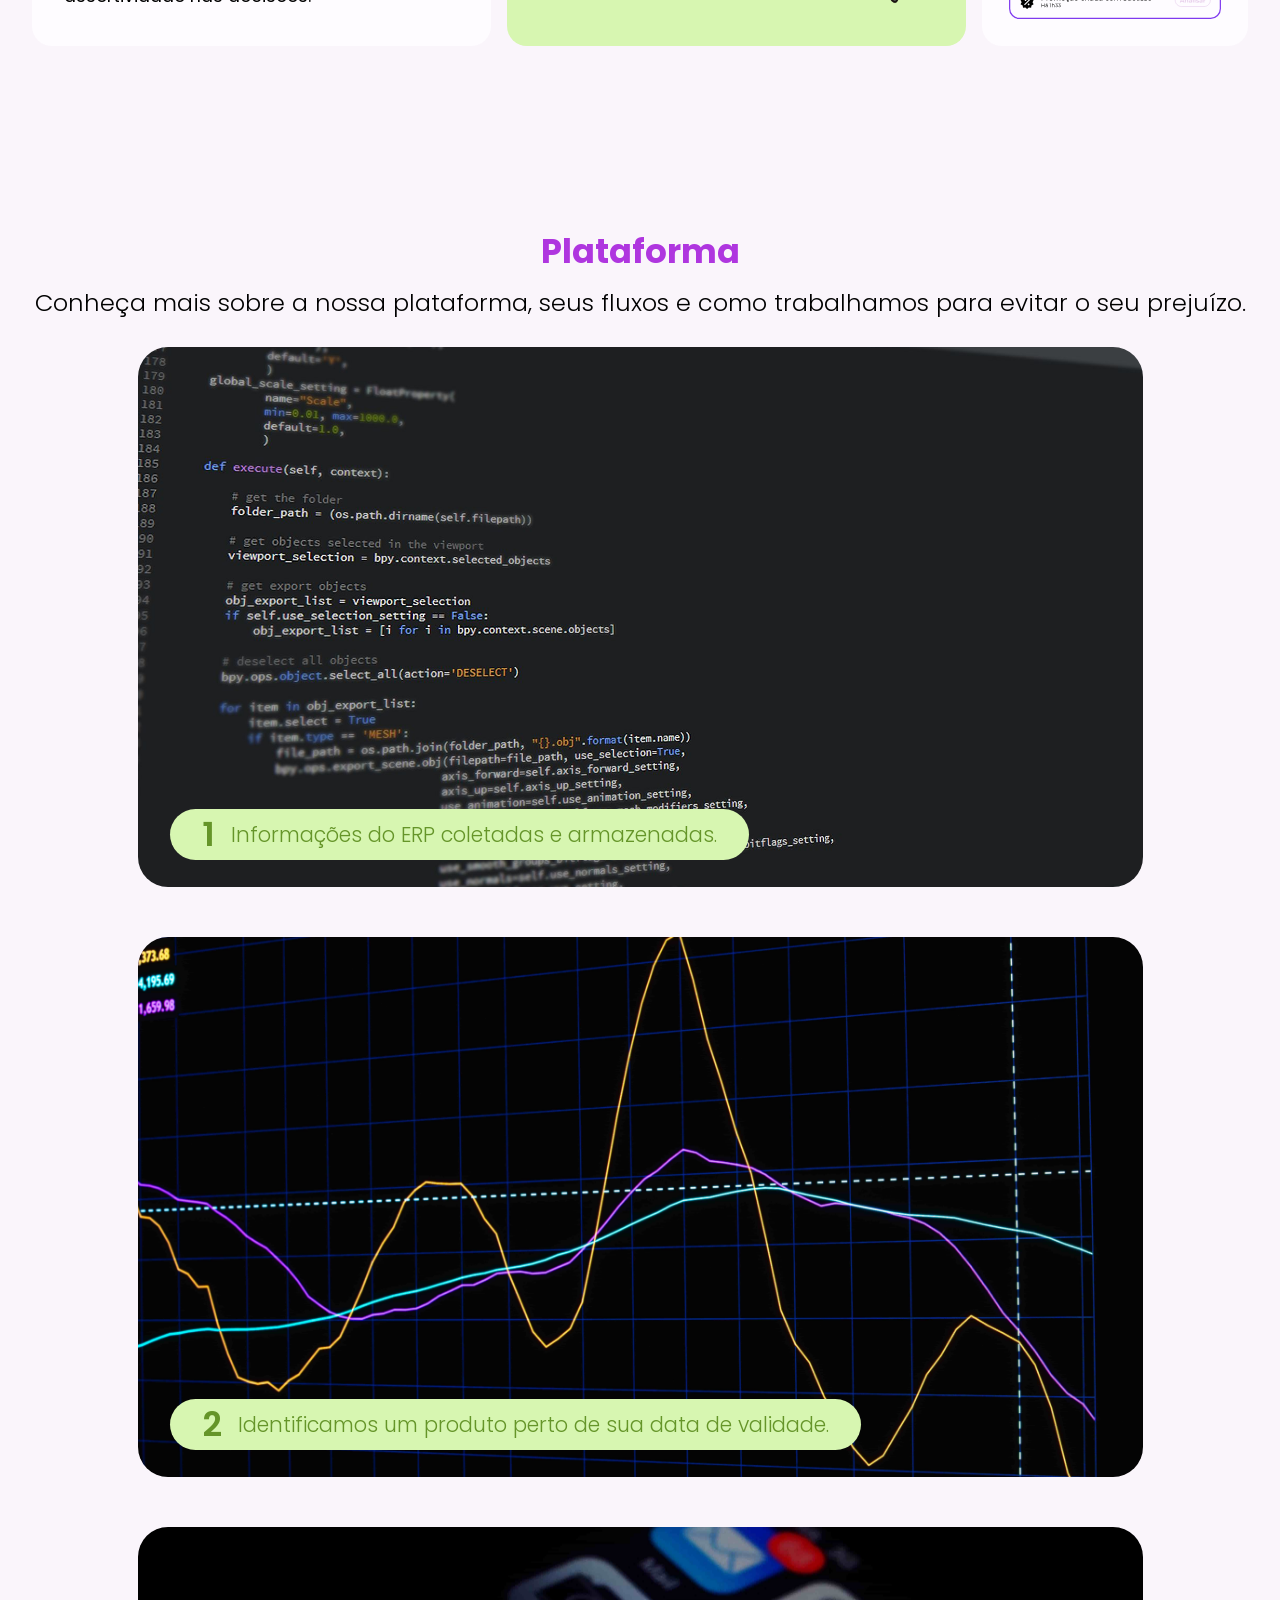
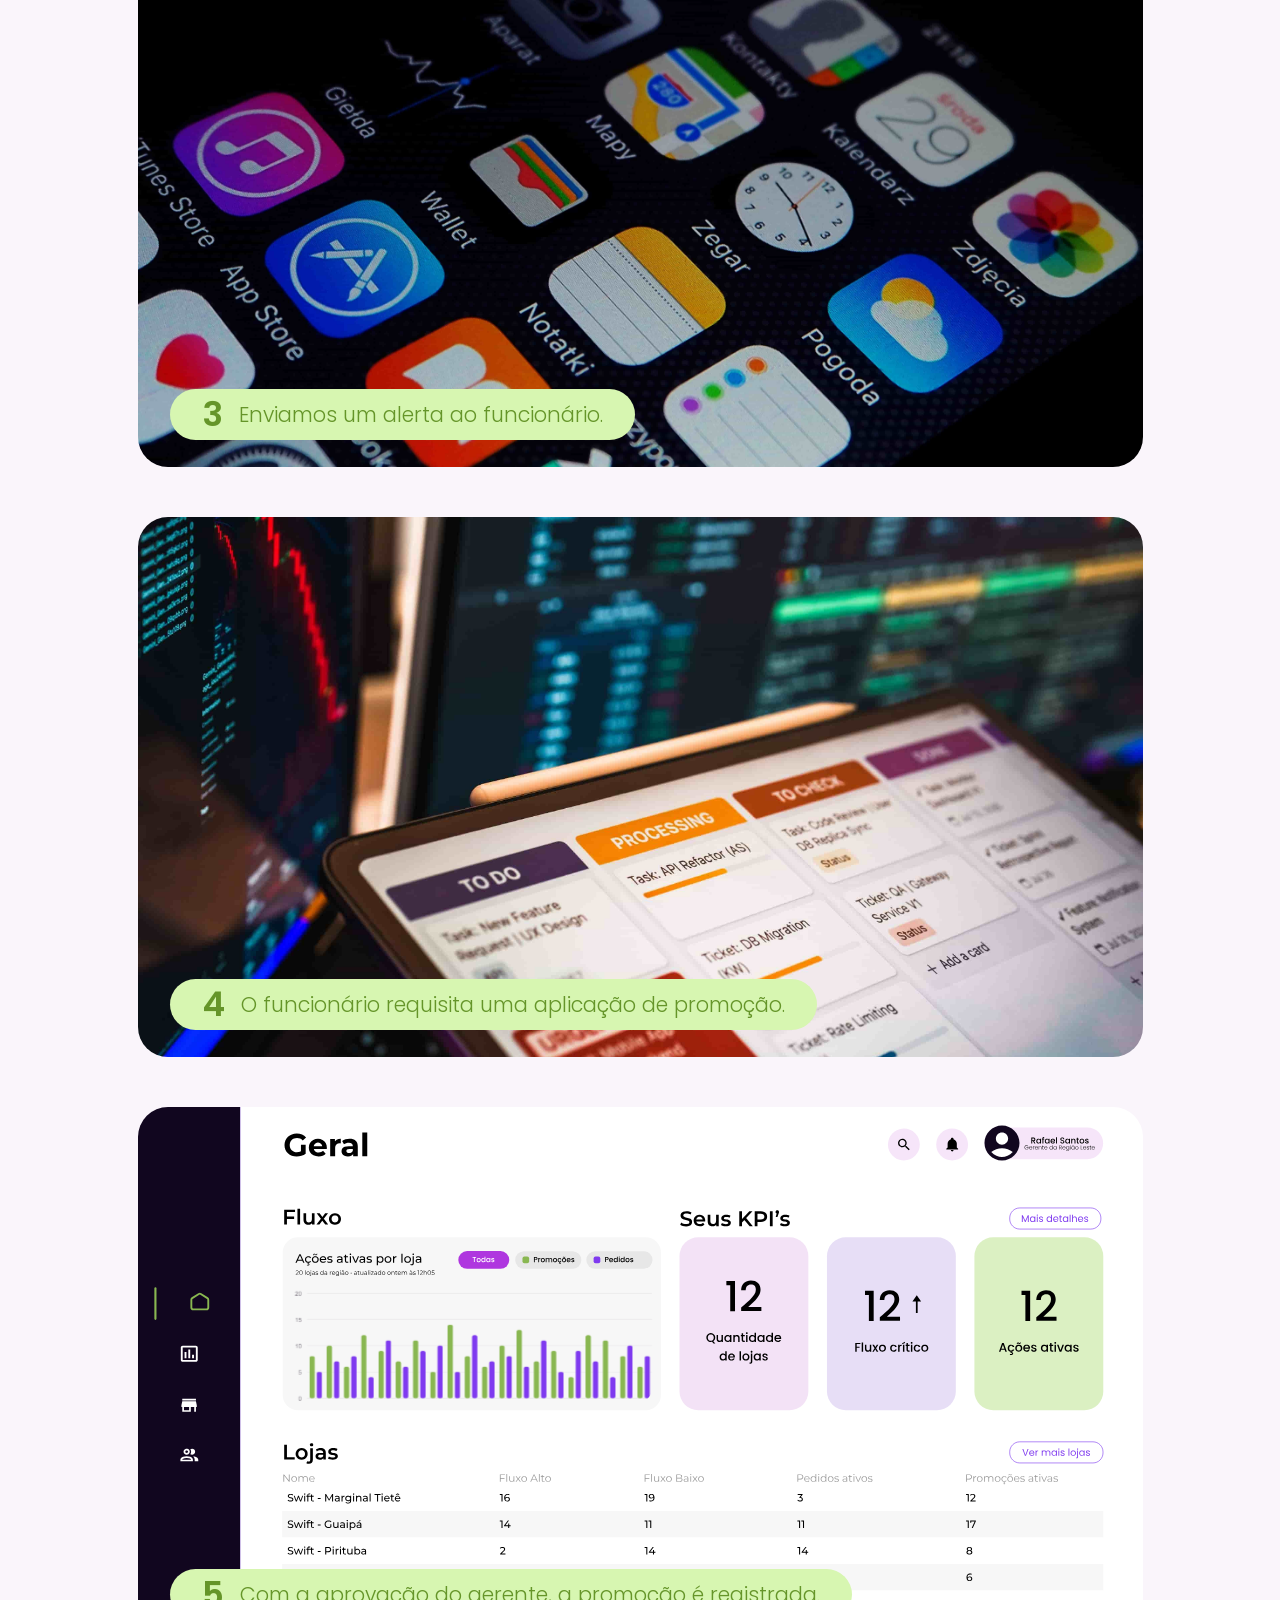
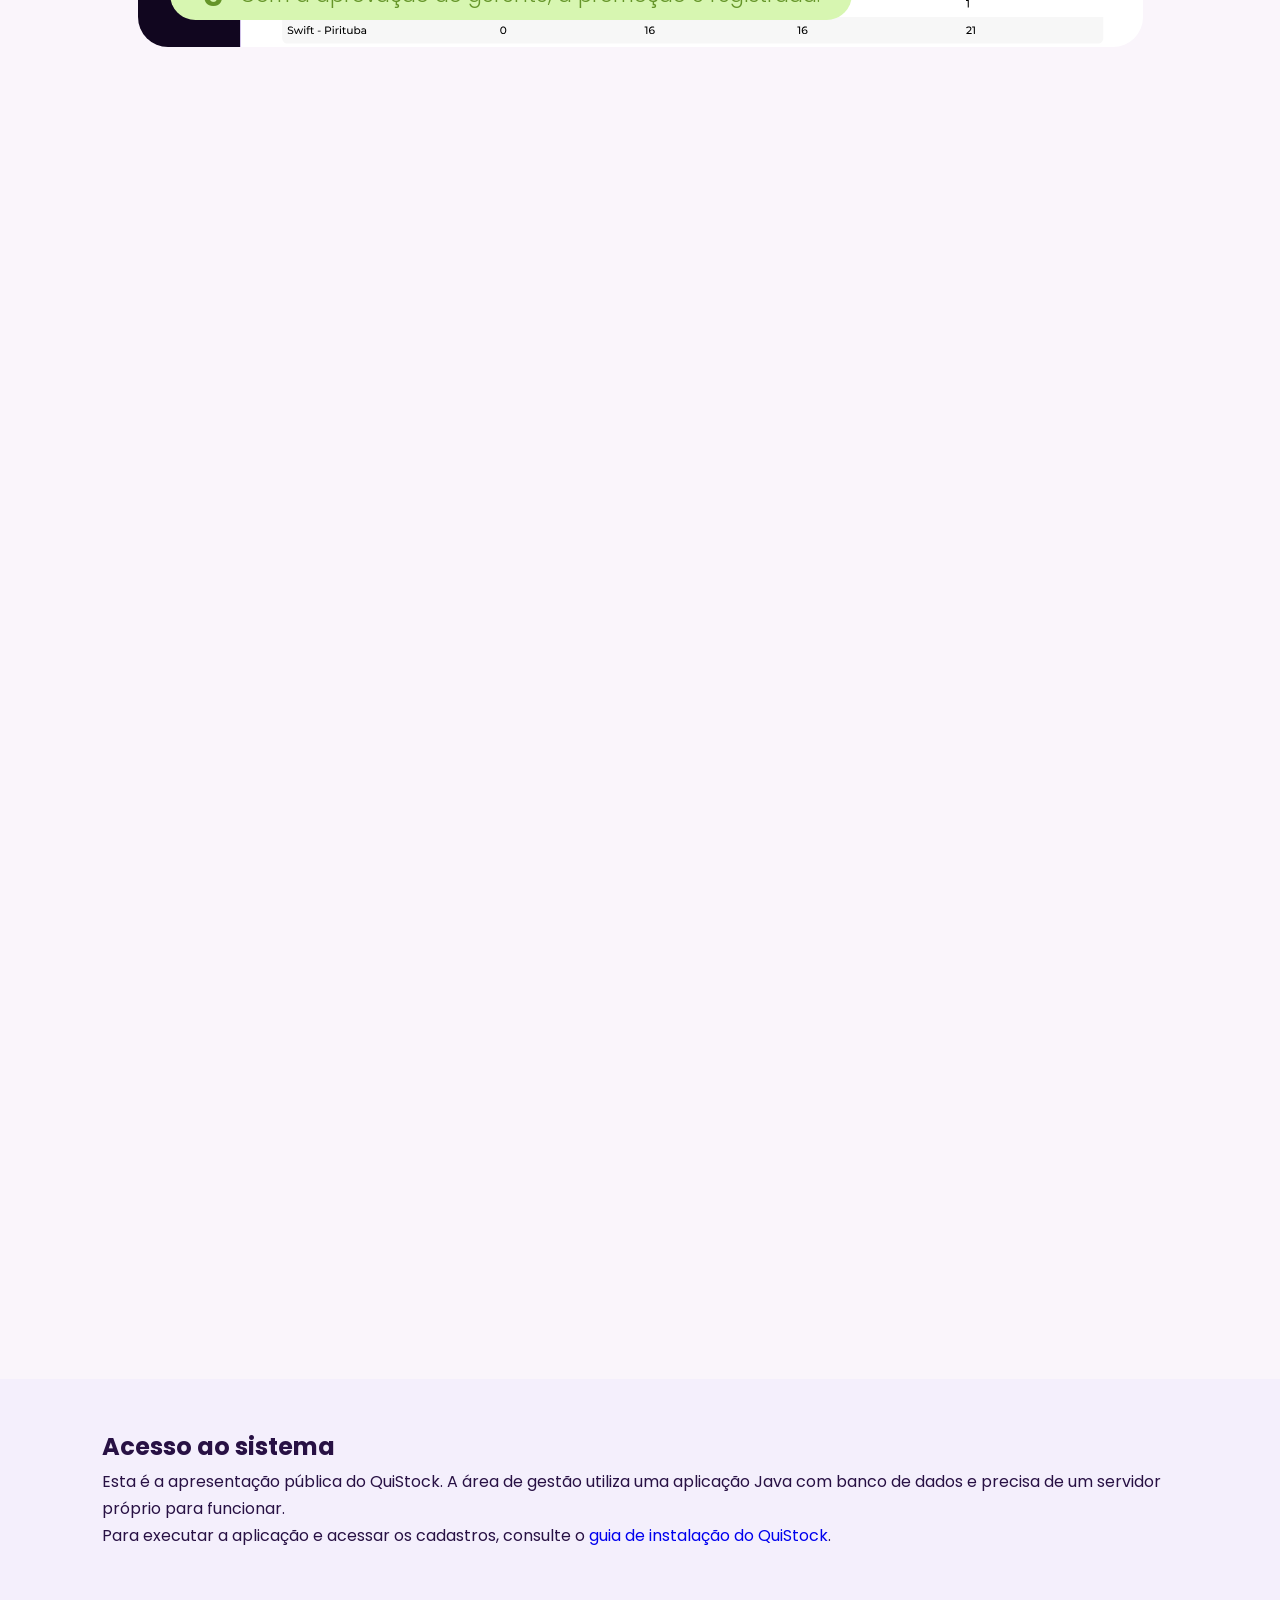
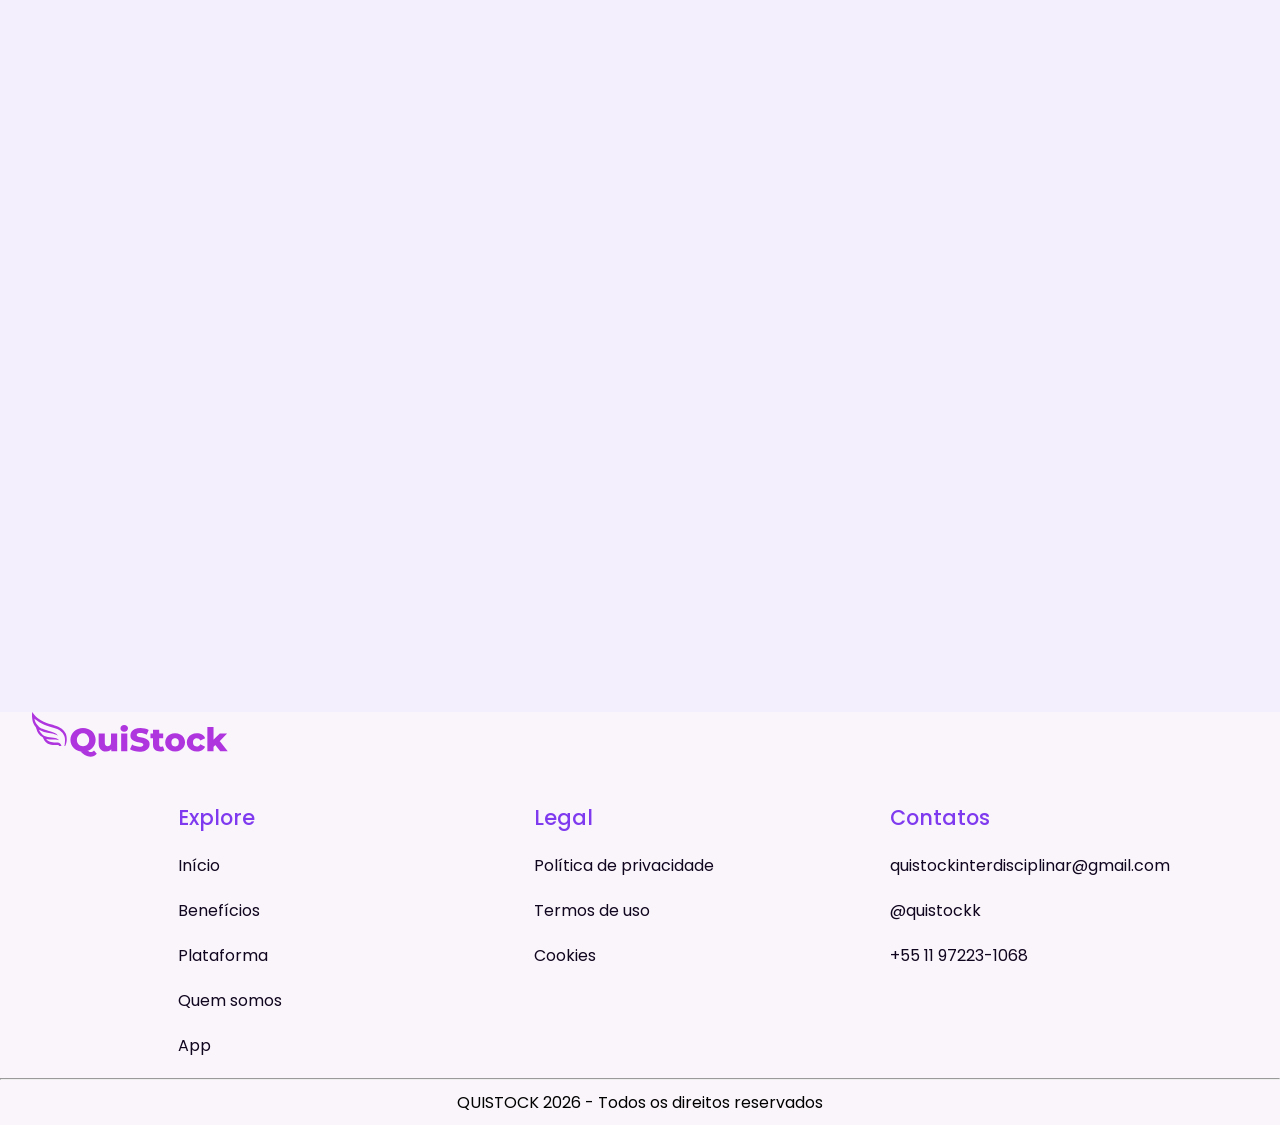
==== commit 40fdd0d8: "refactor: removing Contatos from the header (last commit, thank you for everything)" ====
--- a/index.html
+++ b/index.html
@@ -22,7 +22,6 @@
             <a href="#beneficios">Benefícios</a>
             <a href="#plataforma">Plataforma</a>
             <a href="#quem-somos">Quem Somos</a>
-            <a href="#contato">Contato</a>
             <a href="#contato">App</a>
         </nav>
 
